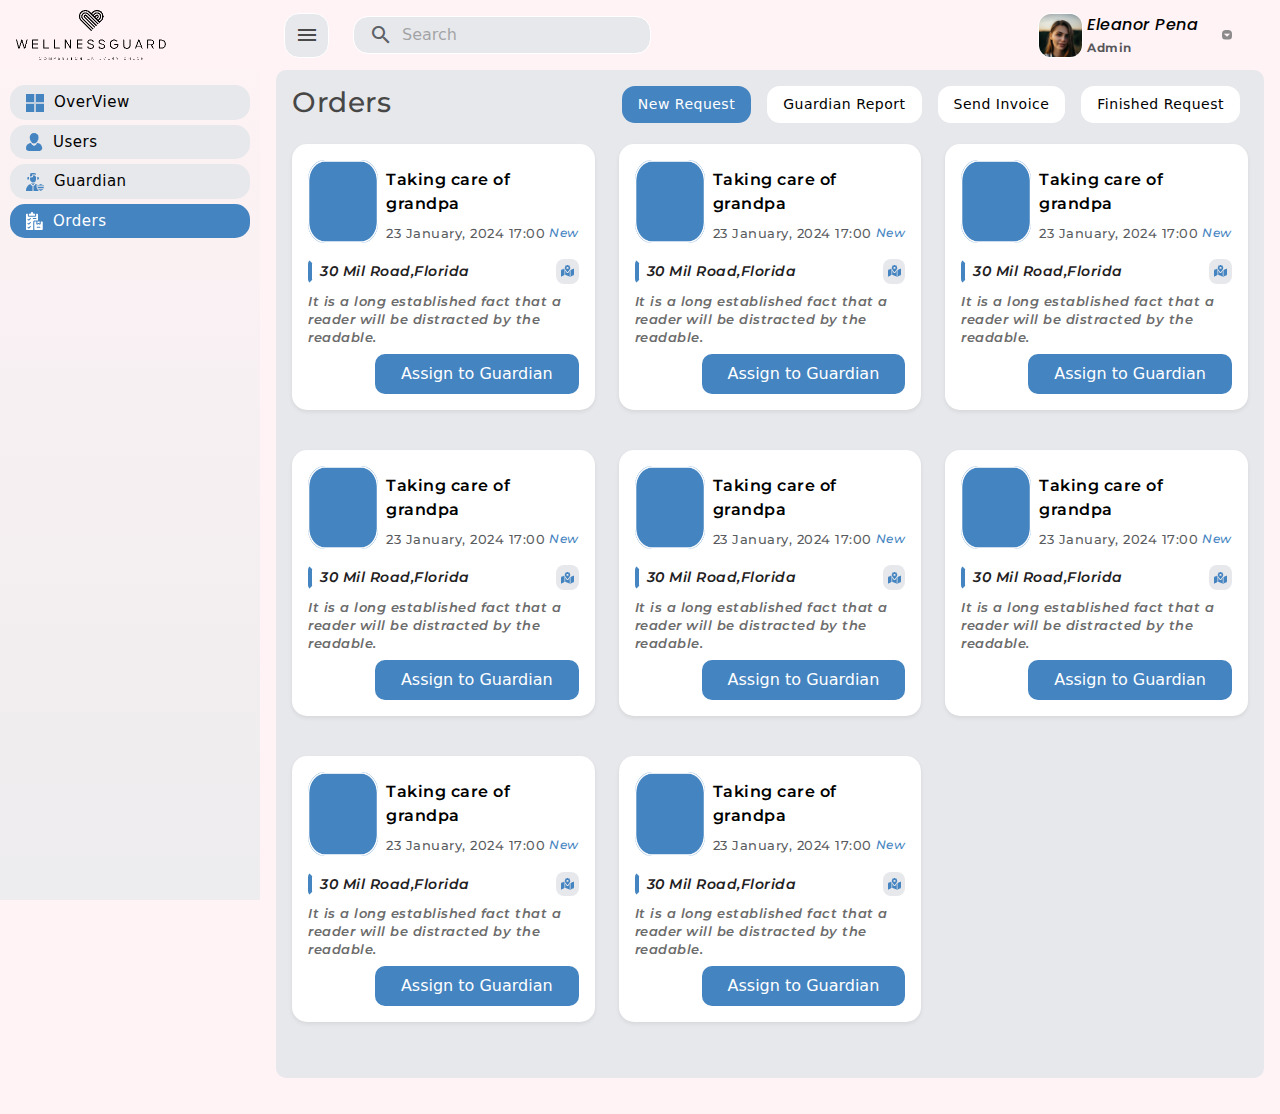
==== dashboard/orders.html @ dd933e70 "first commit" ====
<!DOCTYPE html>
<html lang="en" data-bs-theme="light">
<!-- Mirrored from codervent.com/matoxi/demo/vertical-menu/index2.html by HTTrack Website Copier/3.x [XR&CO'2014], Tue, 09 Jan 2024 16:36:45 GMT -->

<head>
  <meta charset="utf-8" />
  <meta name="viewport" content="width=device-width, initial-scale=1" />
  <title>Rapido</title>
  <!--favicon-->
  <link rel="icon" href="assets/images/favicon-32x32.png" type="image/png" />

  <!--plugins-->
  <link href="assets/plugins/perfect-scrollbar/css/perfect-scrollbar.css" rel="stylesheet" />
  <link rel="stylesheet" type="text/css" href="assets/plugins/metismenu/metisMenu.min.css" />
  <link rel="stylesheet" type="text/css" href="assets/plugins/metismenu/mm-vertical.css" />
  <link rel="stylesheet" type="text/css" href="assets/plugins/simplebar/css/simplebar.css" />
  <!--bootstrap css-->
  <link href="assets/css/bootstrap.min.css" rel="stylesheet" />
  <link href="https://fonts.googleapis.com/css2?family=Noto+Sans:wght@300;400;500;600&amp;display=swap"
    rel="stylesheet" />
  <link href="https://fonts.googleapis.com/css?family=Material+Icons+Outlined" rel="stylesheet" />
  <!-- fontawesome -->
  <link rel="stylesheet" href="https://cdnjs.cloudflare.com/ajax/libs/font-awesome/6.5.1/css/all.min.css" />
  <!--main css-->

  <link href="assets/css/bootstrap-extended.css" rel="stylesheet" />
  <link href="sass/main.css" rel="stylesheet" />
  <link href="sass/dark-theme.css" rel="stylesheet" />
  <link href="sass/semi-dark.css" rel="stylesheet" />
  <link href="sass/bordered-theme.css" rel="stylesheet" />
  <link href="sass/responsive.css" rel="stylesheet" />
</head>

<body>
  <!--start header-->
  <header class="top-header">
    <nav class="navbar navbar-expand align-items-center gap-4">
      <div class="btn-toggle">
        <a href="javascript:;"><i class="material-icons-outlined">menu</i></a>
      </div>
      <div class="search-bar flex-grow-1">
        <div class="position-relative">
          <input class="form-control px-5 search-control d-lg-block d-none " type="text" placeholder="Search">
          <span
            class="material-icons-outlined position-absolute d-lg-block d-none ms-3 translate-middle-y start-0 top-50">search</span>
          <span
            class="material-icons-outlined position-absolute me-3 translate-middle-y end-0 top-50 search-close">close</span>
          <div class="search-popup p-3">
            <div class="card rounded-4 overflow-hidden">
              <div class="card-header d-lg-none">
                <div class="position-relative">
                  <input class="form-control rounded-5 px-5 mobile-search-control" type="text" placeholder="Search">
                  <span
                    class="material-icons-outlined position-absolute ms-3 translate-middle-y start-0 top-50">search</span>
                  <span
                    class="material-icons-outlined position-absolute me-3 translate-middle-y end-0 top-50 mobile-search-close">close</span>
                </div>
              </div>
              <div class="card-body search-content">
                <p class="search-title">Recent Searches</p>
                <div class="d-flex align-items-start flex-wrap gap-2 kewords-wrapper">
                  <a href="javascript:;" class="kewords"><span>Angular Template</span><i
                      class="material-icons-outlined fs-6">search</i></a>
                  <a href="javascript:;" class="kewords"><span>Dashboard</span><i
                      class="material-icons-outlined fs-6">search</i></a>
                  <a href="javascript:;" class="kewords"><span>Admin Template</span><i
                      class="material-icons-outlined fs-6">search</i></a>
                  <a href="javascript:;" class="kewords"><span>Bootstrap 5 Admin</span><i
                      class="material-icons-outlined fs-6">search</i></a>
                  <a href="javascript:;" class="kewords"><span>Html eCommerce</span><i
                      class="material-icons-outlined fs-6">search</i></a>
                  <a href="javascript:;" class="kewords"><span>Sass</span><i
                      class="material-icons-outlined fs-6">search</i></a>
                  <a href="javascript:;" class="kewords"><span>laravel 9</span><i
                      class="material-icons-outlined fs-6">search</i></a>
                </div>
                <hr>
                <p class="search-title">Tutorials</p>
                <div class="search-list d-flex flex-column gap-2">
                  <div class="search-list-item d-flex align-items-center gap-3">
                    <div class="list-icon">
                      <i class="material-icons-outlined fs-5">play_circle</i>
                    </div>
                    <div class="">
                      <h5 class="mb-0 search-list-title ">Wordpress Tutorials</h5>
                    </div>
                  </div>
                  <div class="search-list-item d-flex align-items-center gap-3">
                    <div class="list-icon">
                      <i class="material-icons-outlined fs-5">shopping_basket</i>
                    </div>
                    <div class="">
                      <h5 class="mb-0 search-list-title">eCommerce Website Tutorials</h5>
                    </div>
                  </div>

                  <div class="search-list-item d-flex align-items-center gap-3">
                    <div class="list-icon">
                      <i class="material-icons-outlined fs-5">laptop</i>
                    </div>
                    <div class="">
                      <h5 class="mb-0 search-list-title">Responsive Design</h5>
                    </div>
                  </div>
                </div>

                <hr>
                <p class="search-title">Members</p>

                <div class="search-list d-flex flex-column gap-2">
                  <div class="search-list-item d-flex align-items-center gap-3">
                    <div class="memmber-img">
                      <img src="assets/images/avatars/01.png" width="32" height="32" class="rounded-circle" alt="">
                    </div>
                    <div class="">
                      <h5 class="mb-0 search-list-title ">Andrew Stark</h5>
                    </div>
                  </div>

                  <div class="search-list-item d-flex align-items-center gap-3">
                    <div class="memmber-img">
                      <img src="assets/images/avatars/02.png" width="32" height="32" class="rounded-circle" alt="">
                    </div>
                    <div class="">
                      <h5 class="mb-0 search-list-title ">Snetro Jhonia</h5>
                    </div>
                  </div>

                  <div class="search-list-item d-flex align-items-center gap-3">
                    <div class="memmber-img">
                      <img src="assets/images/avatars/03.png" width="32" height="32" class="rounded-circle" alt="">
                    </div>
                    <div class="">
                      <h5 class="mb-0 search-list-title">Michle Clark</h5>
                    </div>
                  </div>

                </div>
              </div>
              <div class="card-footer text-center bg-transparent">
                <a href="javascript:;" class="btn w-100">See All Search Results</a>
              </div>
            </div>
          </div>
        </div>
      </div>
      <ul class="navbar-nav gap-1 nav-right-links align-items-center">
        <li class="nav-item dropdown d-none">

          </a>
          <div class="dropdown-menu dropdown-notify dropdown-menu-end shadow">
            <div class="notify-list">

            </div>
          </div>
        </li>

        <li class="nav-item dropdown">
          <a href="javascrpt:;" class="dropdown-toggle dropdown-toggle-nocaret" data-bs-toggle="dropdown">
            <div class="d-flex align-items-center">
              <img src="assets/images/avatars/01.png" class="p-1 borderCustom" width="45" height="45" />
              <div class="ms-1">
                <p class="mb-0 fs2">Eleanor Pena</p>
                <small class="text-muted mt-0 fmon fw-bold  "> Admin</small>
              </div>
              <img class="mx-4" src="./assets/images/megaIcons/select.png" alt="" width="10px" height="10px"
                style="border-radius: 4px;">
            </div>
          </a>
          <div class="dropdown-menu dropdown-user dropdown-menu-end shadow">
            <a class="dropdown-item gap-2 py-2" href="javascript:;">
              <div class="text-center">
                <img src="assets/images/avatars/01.png" class="p-1 shadow mb-3" width="90" height="90" alt="" />
                <h5 class="user-name mb-0 fw-bold">Eleanor Pena</h5>
                <small class="text-muted mt-0 fmon"> Admin</small>
              </div>
            </a>
            <hr class="dropdown-divider" />
            <a class="dropdown-item d-flex align-items-center gap-2 py-2" href="#"><i
                class="material-icons-outlined">person_outline</i>Profile</a>

            <hr class="dropdown-divider" />
            <a class="dropdown-item d-flex align-items-center gap-2 py-2" href="javascript:;"><i
                class="material-icons-outlined">power_settings_new</i>Logout</a>
          </div>
        </li>
      </ul>


    </nav>
  </header>

  <!--end top header-->


  <!--start sidebar-->
  <aside class="sidebar-wrapper">
    <div class="sidebar-header">
      <div class="logo-icon">
        <img src="assets/images/dplogo.png" class="" width="150px" alt="">
      </div>
      <div class="logo-name flex-grow-1">

      </div>
      <div class="sidebar-close">
        <span class="material-icons-outlined">close</span>
      </div>
    </div>
    <div class="sidebar-nav" data-simplebar="true">

      <!--navigation-->
      <ul class="metismenu" id="sidenav">
        <li>
          <a href="./overview.html" class="">
            <div class="icnonDiv">
              <img class="img1" src="./assets/images/megaIcons/oi.png" alt="">
              <img class="img2" src="./assets/images/megaIcons/ow.png" alt="">
            </div>
            <div class="menu-title">OverView</div>
          </a>

        </li>
        <li>
          <a href="./users.html" class="">
            <div class="icnonDiv">
              <img class="img1" src="./assets/images/megaIcons/di.png" alt="">
              <img class="img2" src="./assets/images/megaIcons/dow.png" alt="">
            </div>
            <div class="menu-title">Users</div>
          </a>

        </li>
        <li>
          <a href="./guardian.html" class="">
            <div class="icnonDiv">
              <img class="img1" src="./assets/images/megaIcons/pi.png" alt="">
              <img class="img2" src="./assets/images/megaIcons/piw.png" alt="">
            </div>
            <div class="menu-title">Guardian</div>
          </a>

        </li>

        <li>
          <a href="./orders.html" class="">
            <div class="icnonDiv">
              <img class="img1" src="./assets/images/megaIcons/ori.png" alt="">
              <img class="img2" src="./assets/images/megaIcons/orw.png" alt="">
            </div>
            <div class="menu-title">Orders</div>
          </a>

        </li>

      </ul>
      <!--end navigation-->
    </div>

  </aside>
  <!--end sidebar-->

  <!--start main wrapper-->
  <main class="main-wrapper">
    <div class="main-content">
      <!-- orders section -->
      <div class="d-flex justify-content-between flex-wrap">
        <h3 class="fmon">Orders</h3>
        <ul class="nav nav-tabs">
          <li class="nav-item">
            <a class="nav-link active" id="newRequest-tab" data-bs-toggle="tab" href="#newRequest" role="tab">New
              Request</a>
          </li>
          <li class="nav-item">
            <a class="nav-link" id="guardianReport-tab" data-bs-toggle="tab" href="#guardianReport" role="tab">Guardian
              Report</a>
          </li>
          <li class="nav-item">
            <a class="nav-link" id="sendInvoice-tab" data-bs-toggle="tab" href="#sendInvoice" role="tab">Send
              Invoice</a>
          </li>
          <li class="nav-item">
            <a class="nav-link" id="finishedRequest-tab" data-bs-toggle="tab" href="#finishedRequest"
              role="tab">Finished Request</a>
          </li>
        </ul>
      </div>
      <div class="tab-content">
        <div class="tab-pane fade show active" id="newRequest" role="tabpanel">
          <div class="my-2">
            <div class="my-2">
              <div class="row">
                <div class="col-md-4 my-2">
                  <div class="card p-2 oCard">
                    <div class="m-2">
                      <div class="d-flex">
                        <img src="./assets/images/avatars/000.png" alt="" width="70px" />
                        <div class="ms-2">
                          <p class="fmon fs5 mb-0 mt-2">Taking care of grandpa</p>
                          <div class="d-flex justify-between items-center mt-2">
                            <p class="text-muted fs6 fmon  mb-0">23 January, 2024 17:00</p>
                            <p class="d-block ms-auto mb-0 fmon fn1">New</p>
                          </div>
                        </div>
                      </div>
                      <div class="mt-3">
                        <div class="d-flex justify-content-between">
                          <p class="fmon fs7 m-0 ps-2">30 Mil Road,Florida</p>

                          <div class="licon ">
                            <img src="./assets/images/megaIcons/locIcon.png" alt=" ">
                          </div>
                        </div>
                        <p class="fmon mt-2 fn2 mb-0">It is a long established fact that a reader will be distracted by the
                          readable.</p>
                      </div>
                      <div class="mt-2 d-flex justify-content-end">
                        <button class="btn crBtn px-4" data-bs-target="#exampleModalToggle" data-bs-toggle="modal">
                          Assign to Guardian
                        </button>
                      </div>
                    </div>
                  </div>
                </div>
                <div class="col-md-4 my-2">
                  <div class="card p-2 oCard">
                    <div class="m-2">
                      <div class="d-flex">
                        <img src="./assets/images/avatars/000.png" alt="" width="70px" />
                        <div class="ms-2">
                          <p class="fmon fs5 mb-0 mt-2">Taking care of grandpa</p>
                          <div class="d-flex justify-between items-center mt-2">
                            <p class="text-muted fs6 fmon  mb-0">23 January, 2024 17:00</p>
                            <p class="d-block ms-auto mb-0 fmon fn1">New</p>
                          </div>
                        </div>
                      </div>
                      <div class="mt-3">
                        <div class="d-flex justify-content-between">
                          <p class="fmon fs7 m-0 ps-2">30 Mil Road,Florida</p>

                          <div class="licon ">
                            <img src="./assets/images/megaIcons/locIcon.png" alt=" ">
                          </div>
                        </div>
                        <p class="fmon mt-2 fn2 mb-0">It is a long established fact that a reader will be distracted by the
                          readable.</p>
                      </div>
                      <div class="mt-2 d-flex justify-content-end">
                        <button class="btn crBtn px-4" data-bs-target="#exampleModalToggle" data-bs-toggle="modal">
                          Assign to Guardian
                        </button>
                      </div>
                    </div>
                  </div>
                </div>
                <div class="col-md-4 my-2">
                  <div class="card p-2 oCard">
                    <div class="m-2">
                      <div class="d-flex">
                        <img src="./assets/images/avatars/000.png" alt="" width="70px" />
                        <div class="ms-2">
                          <p class="fmon fs5 mb-0 mt-2">Taking care of grandpa</p>
                          <div class="d-flex justify-between items-center mt-2">
                            <p class="text-muted fs6 fmon  mb-0">23 January, 2024 17:00</p>
                            <p class="d-block ms-auto mb-0 fmon fn1">New</p>
                          </div>
                        </div>
                      </div>
                      <div class="mt-3">
                        <div class="d-flex justify-content-between">
                          <p class="fmon fs7 m-0 ps-2">30 Mil Road,Florida</p>

                          <div class="licon ">
                            <img src="./assets/images/megaIcons/locIcon.png" alt=" ">
                          </div>
                        </div>
                        <p class="fmon mt-2 fn2 mb-0">It is a long established fact that a reader will be distracted by the
                          readable.</p>
                      </div>
                      <div class="mt-2 d-flex justify-content-end">
                        <button class="btn crBtn px-4" data-bs-target="#exampleModalToggle" data-bs-toggle="modal">
                          Assign to Guardian
                        </button>
                      </div>
                    </div>
                  </div>
                </div>
                <div class="col-md-4 my-2">
                  <div class="card p-2 oCard">
                    <div class="m-2">
                      <div class="d-flex">
                        <img src="./assets/images/avatars/000.png" alt="" width="70px" />
                        <div class="ms-2">
                          <p class="fmon fs5 mb-0 mt-2">Taking care of grandpa</p>
                          <div class="d-flex justify-between items-center mt-2">
                            <p class="text-muted fs6 fmon  mb-0">23 January, 2024 17:00</p>
                            <p class="d-block ms-auto mb-0 fmon fn1">New</p>
                          </div>
                        </div>
                      </div>
                      <div class="mt-3">
                        <div class="d-flex justify-content-between">
                          <p class="fmon fs7 m-0 ps-2">30 Mil Road,Florida</p>

                          <div class="licon ">
                            <img src="./assets/images/megaIcons/locIcon.png" alt=" ">
                          </div>
                        </div>
                        <p class="fmon mt-2 fn2 mb-0">It is a long established fact that a reader will be distracted by the
                          readable.</p>
                      </div>
                      <div class="mt-2 d-flex justify-content-end">
                        <button class="btn crBtn px-4" data-bs-target="#exampleModalToggle" data-bs-toggle="modal">
                          Assign to Guardian
                        </button>
                      </div>
                    </div>
                  </div>
                </div>
                <div class="col-md-4 my-2">
                  <div class="card p-2 oCard">
                    <div class="m-2">
                      <div class="d-flex">
                        <img src="./assets/images/avatars/000.png" alt="" width="70px" />
                        <div class="ms-2">
                          <p class="fmon fs5 mb-0 mt-2">Taking care of grandpa</p>
                          <div class="d-flex justify-between items-center mt-2">
                            <p class="text-muted fs6 fmon  mb-0">23 January, 2024 17:00</p>
                            <p class="d-block ms-auto mb-0 fmon fn1">New</p>
                          </div>
                        </div>
                      </div>
                      <div class="mt-3">
                        <div class="d-flex justify-content-between">
                          <p class="fmon fs7 m-0 ps-2">30 Mil Road,Florida</p>

                          <div class="licon ">
                            <img src="./assets/images/megaIcons/locIcon.png" alt=" ">
                          </div>
                        </div>
                        <p class="fmon mt-2 fn2 mb-0">It is a long established fact that a reader will be distracted by the
                          readable.</p>
                      </div>
                      <div class="mt-2 d-flex justify-content-end">
                        <button class="btn crBtn px-4" data-bs-target="#exampleModalToggle" data-bs-toggle="modal">
                          Assign to Guardian
                        </button>
                      </div>
                    </div>
                  </div>
                </div>
                <div class="col-md-4 my-2">
                  <div class="card p-2 oCard">
                    <div class="m-2">
                      <div class="d-flex">
                        <img src="./assets/images/avatars/000.png" alt="" width="70px" />
                        <div class="ms-2">
                          <p class="fmon fs5 mb-0 mt-2">Taking care of grandpa</p>
                          <div class="d-flex justify-between items-center mt-2">
                            <p class="text-muted fs6 fmon  mb-0">23 January, 2024 17:00</p>
                            <p class="d-block ms-auto mb-0 fmon fn1">New</p>
                          </div>
                        </div>
                      </div>
                      <div class="mt-3">
                        <div class="d-flex justify-content-between">
                          <p class="fmon fs7 m-0 ps-2">30 Mil Road,Florida</p>

                          <div class="licon ">
                            <img src="./assets/images/megaIcons/locIcon.png" alt=" ">
                          </div>
                        </div>
                        <p class="fmon mt-2 fn2 mb-0">It is a long established fact that a reader will be distracted by the
                          readable.</p>
                      </div>
                      <div class="mt-2 d-flex justify-content-end">
                        <button class="btn crBtn px-4" data-bs-target="#exampleModalToggle" data-bs-toggle="modal">
                          Assign to Guardian
                        </button>
                      </div>
                    </div>
                  </div>
                </div>
                <div class="col-md-4 my-2">
                  <div class="card p-2 oCard">
                    <div class="m-2">
                      <div class="d-flex">
                        <img src="./assets/images/avatars/000.png" alt="" width="70px" />
                        <div class="ms-2">
                          <p class="fmon fs5 mb-0 mt-2">Taking care of grandpa</p>
                          <div class="d-flex justify-between items-center mt-2">
                            <p class="text-muted fs6 fmon  mb-0">23 January, 2024 17:00</p>
                            <p class="d-block ms-auto mb-0 fmon fn1">New</p>
                          </div>
                        </div>
                      </div>
                      <div class="mt-3">
                        <div class="d-flex justify-content-between">
                          <p class="fmon fs7 m-0 ps-2">30 Mil Road,Florida</p>

                          <div class="licon ">
                            <img src="./assets/images/megaIcons/locIcon.png" alt=" ">
                          </div>
                        </div>
                        <p class="fmon mt-2 fn2 mb-0">It is a long established fact that a reader will be distracted by the
                          readable.</p>
                      </div>
                      <div class="mt-2 d-flex justify-content-end">
                        <button class="btn crBtn px-4" data-bs-target="#exampleModalToggle" data-bs-toggle="modal">
                          Assign to Guardian
                        </button>
                      </div>
                    </div>
                  </div>
                </div>
                <div class="col-md-4 my-2">
                  <div class="card p-2 oCard">
                    <div class="m-2">
                      <div class="d-flex">
                        <img src="./assets/images/avatars/000.png" alt="" width="70px" />
                        <div class="ms-2">
                          <p class="fmon fs5 mb-0 mt-2">Taking care of grandpa</p>
                          <div class="d-flex justify-between items-center mt-2">
                            <p class="text-muted fs6 fmon  mb-0">23 January, 2024 17:00</p>
                            <p class="d-block ms-auto mb-0 fmon fn1">New</p>
                          </div>
                        </div>
                      </div>
                      <div class="mt-3">
                        <div class="d-flex justify-content-between">
                          <p class="fmon fs7 m-0 ps-2">30 Mil Road,Florida</p>

                          <div class="licon ">
                            <img src="./assets/images/megaIcons/locIcon.png" alt=" ">
                          </div>
                        </div>
                        <p class="fmon mt-2 fn2 mb-0">It is a long established fact that a reader will be distracted by the
                          readable.</p>
                      </div>
                      <div class="mt-2 d-flex justify-content-end">
                        <button class="btn crBtn px-4" data-bs-target="#exampleModalToggle" data-bs-toggle="modal">
                          Assign to Guardian
                        </button>
                      </div>
                    </div>
                  </div>
                </div>
              </div>
            </div>
          </div>
        </div>
        <div class="tab-pane fade" id="guardianReport" role="tabpanel">
          <div class="my-2">
            <div class="my-2">
              <div class="row">
                <div class="col-md-4 my-2">
                  <div class="card p-2 oCard">
                    <div class="m-2">
                      <div class="d-flex">
                        <img src="./assets/images/avatars/000.png" alt="" width="70px" />
                        <div class="ms-2">
                          <p class="fmon fs5 mb-0 mt-2">Taking care of grandpa</p>
                          <div class="d-flex justify-between items-center mt-2">
                            <p class="text-muted fs6 fmon  mb-0">23 January, 2024 17:00</p>
                            <p class="d-block ms-auto mb-0 fmon fn1">New</p>
                          </div>
                        </div>
                      </div>
                      <div class="mt-3">
                        <div class="d-flex justify-content-between">
                          <p class="fmon fs7 m-0 ps-2">30 Mil Road,Florida</p>

                          <div class="licon ">
                            <img src="./assets/images/megaIcons/locIcon.png" alt=" ">
                          </div>
                        </div>
                        <p class="fmon mt-2 fn2 mb-0">It is a long established fact that a reader will be distracted by the
                          readable.</p>
                      </div>
                      <div class="mt-2 d-flex justify-content-end">
                        <button class="btn crBtn px-4" data-bs-target="#exampleModalToggle3" data-bs-toggle="modal">
                          View Report
                        </button>
                      </div>
                    </div>
                  </div>
                </div>
                <div class="col-md-4 my-2">
                  <div class="card p-2 oCard">
                    <div class="m-2">
                      <div class="d-flex">
                        <img src="./assets/images/avatars/000.png" alt="" width="70px" />
                        <div class="ms-2">
                          <p class="fmon fs5 mb-0 mt-2">Taking care of grandpa</p>
                          <div class="d-flex justify-between items-center mt-2">
                            <p class="text-muted fs6 fmon  mb-0">23 January, 2024 17:00</p>
                            <p class="d-block ms-auto mb-0 fmon fn1">New</p>
                          </div>
                        </div>
                      </div>
                      <div class="mt-3">
                        <div class="d-flex justify-content-between">
                          <p class="fmon fs7 m-0 ps-2">30 Mil Road,Florida</p>

                          <div class="licon ">
                            <img src="./assets/images/megaIcons/locIcon.png" alt=" ">
                          </div>
                        </div>
                        <p class="fmon mt-2 fn2 mb-0">It is a long established fact that a reader will be distracted by the
                          readable.</p>
                      </div>
                      <div class="mt-2 d-flex justify-content-end">
                        <button class="btn crBtn px-4" data-bs-target="#exampleModalToggle3" data-bs-toggle="modal">
                          View Report
                        </button>
                      </div>
                    </div>
                  </div>
                </div>
                <div class="col-md-4 my-2">
                  <div class="card p-2 oCard">
                    <div class="m-2">
                      <div class="d-flex">
                        <img src="./assets/images/avatars/000.png" alt="" width="70px" />
                        <div class="ms-2">
                          <p class="fmon fs5 mb-0 mt-2">Taking care of grandpa</p>
                          <div class="d-flex justify-between items-center mt-2">
                            <p class="text-muted fs6 fmon  mb-0">23 January, 2024 17:00</p>
                            <p class="d-block ms-auto mb-0 fmon fn1">New</p>
                          </div>
                        </div>
                      </div>
                      <div class="mt-3">
                        <div class="d-flex justify-content-between">
                          <p class="fmon fs7 m-0 ps-2">30 Mil Road,Florida</p>

                          <div class="licon ">
                            <img src="./assets/images/megaIcons/locIcon.png" alt=" ">
                          </div>
                        </div>
                        <p class="fmon mt-2 fn2 mb-0">It is a long established fact that a reader will be distracted by the
                          readable.</p>
                      </div>
                      <div class="mt-2 d-flex justify-content-end">
                        <button class="btn crBtn px-4" data-bs-target="#exampleModalToggle3" data-bs-toggle="modal">
                          View Report
                        </button>
                      </div>
                    </div>
                  </div>
                </div>
                <div class="col-md-4 my-2">
                  <div class="card p-2 oCard">
                    <div class="m-2">
                      <div class="d-flex">
                        <img src="./assets/images/avatars/000.png" alt="" width="70px" />
                        <div class="ms-2">
                          <p class="fmon fs5 mb-0 mt-2">Taking care of grandpa</p>
                          <div class="d-flex justify-between items-center mt-2">
                            <p class="text-muted fs6 fmon  mb-0">23 January, 2024 17:00</p>
                            <p class="d-block ms-auto mb-0 fmon fn1">New</p>
                          </div>
                        </div>
                      </div>
                      <div class="mt-3">
                        <div class="d-flex justify-content-between">
                          <p class="fmon fs7 m-0 ps-2">30 Mil Road,Florida</p>

                          <div class="licon ">
                            <img src="./assets/images/megaIcons/locIcon.png" alt=" ">
                          </div>
                        </div>
                        <p class="fmon mt-2 fn2 mb-0">It is a long established fact that a reader will be distracted by the
                          readable.</p>
                      </div>
                      <div class="mt-2 d-flex justify-content-end">
                        <button class="btn crBtn px-4" data-bs-target="#exampleModalToggle3" data-bs-toggle="modal">
                          View Report
                        </button>
                      </div>
                    </div>
                  </div>
                </div>
                <div class="col-md-4 my-2">
                  <div class="card p-2 oCard">
                    <div class="m-2">
                      <div class="d-flex">
                        <img src="./assets/images/avatars/000.png" alt="" width="70px" />
                        <div class="ms-2">
                          <p class="fmon fs5 mb-0 mt-2">Taking care of grandpa</p>
                          <div class="d-flex justify-between items-center mt-2">
                            <p class="text-muted fs6 fmon  mb-0">23 January, 2024 17:00</p>
                            <p class="d-block ms-auto mb-0 fmon fn1">New</p>
                          </div>
                        </div>
                      </div>
                      <div class="mt-3">
                        <div class="d-flex justify-content-between">
                          <p class="fmon fs7 m-0 ps-2">30 Mil Road,Florida</p>

                          <div class="licon ">
                            <img src="./assets/images/megaIcons/locIcon.png" alt=" ">
                          </div>
                        </div>
                        <p class="fmon mt-2 fn2 mb-0">It is a long established fact that a reader will be distracted by the
                          readable.</p>
                      </div>
                      <div class="mt-2 d-flex justify-content-end">
                        <button class="btn crBtn px-4" data-bs-target="#exampleModalToggle3" data-bs-toggle="modal">
                          View Report
                        </button>
                      </div>
                    </div>
                  </div>
                </div>
                <div class="col-md-4 my-2">
                  <div class="card p-2 oCard">
                    <div class="m-2">
                      <div class="d-flex">
                        <img src="./assets/images/avatars/000.png" alt="" width="70px" />
                        <div class="ms-2">
                          <p class="fmon fs5 mb-0 mt-2">Taking care of grandpa</p>
                          <div class="d-flex justify-between items-center mt-2">
                            <p class="text-muted fs6 fmon  mb-0">23 January, 2024 17:00</p>
                            <p class="d-block ms-auto mb-0 fmon fn1">New</p>
                          </div>
                        </div>
                      </div>
                      <div class="mt-3">
                        <div class="d-flex justify-content-between">
                          <p class="fmon fs7 m-0 ps-2">30 Mil Road,Florida</p>

                          <div class="licon ">
                            <img src="./assets/images/megaIcons/locIcon.png" alt=" ">
                          </div>
                        </div>
                        <p class="fmon mt-2 fn2 mb-0">It is a long established fact that a reader will be distracted by the
                          readable.</p>
                      </div>
                      <div class="mt-2 d-flex justify-content-end">
                        <button class="btn crBtn px-4" data-bs-target="#exampleModalToggle3" data-bs-toggle="modal">
                          View Report
                        </button>
                      </div>
                    </div>
                  </div>
                </div>
                <div class="col-md-4 my-2">
                  <div class="card p-2 oCard">
                    <div class="m-2">
                      <div class="d-flex">
                        <img src="./assets/images/avatars/000.png" alt="" width="70px" />
                        <div class="ms-2">
                          <p class="fmon fs5 mb-0 mt-2">Taking care of grandpa</p>
                          <div class="d-flex justify-between items-center mt-2">
                            <p class="text-muted fs6 fmon  mb-0">23 January, 2024 17:00</p>
                            <p class="d-block ms-auto mb-0 fmon fn1">New</p>
                          </div>
                        </div>
                      </div>
                      <div class="mt-3">
                        <div class="d-flex justify-content-between">
                          <p class="fmon fs7 m-0 ps-2">30 Mil Road,Florida</p>

                          <div class="licon ">
                            <img src="./assets/images/megaIcons/locIcon.png" alt=" ">
                          </div>
                        </div>
                        <p class="fmon mt-2 fn2 mb-0">It is a long established fact that a reader will be distracted by the
                          readable.</p>
                      </div>
                      <div class="mt-2 d-flex justify-content-end">
                        <button class="btn crBtn px-4" data-bs-target="#exampleModalToggle3" data-bs-toggle="modal">
                          View Report
                        </button>
                      </div>
                    </div>
                  </div>
                </div>
                <div class="col-md-4 my-2">
                  <div class="card p-2 oCard">
                    <div class="m-2">
                      <div class="d-flex">
                        <img src="./assets/images/avatars/000.png" alt="" width="70px" />
                        <div class="ms-2">
                          <p class="fmon fs5 mb-0 mt-2">Taking care of grandpa</p>
                          <div class="d-flex justify-between items-center mt-2">
                            <p class="text-muted fs6 fmon  mb-0">23 January, 2024 17:00</p>
                            <p class="d-block ms-auto mb-0 fmon fn1">New</p>
                          </div>
                        </div>
                      </div>
                      <div class="mt-3">
                        <div class="d-flex justify-content-between">
                          <p class="fmon fs7 m-0 ps-2">30 Mil Road,Florida</p>

                          <div class="licon ">
                            <img src="./assets/images/megaIcons/locIcon.png" alt=" ">
                          </div>
                        </div>
                        <p class="fmon mt-2 fn2 mb-0">It is a long established fact that a reader will be distracted by the
                          readable.</p>
                      </div>
                      <div class="mt-2 d-flex justify-content-end">
                        <button class="btn crBtn px-4" data-bs-target="#exampleModalToggle3" data-bs-toggle="modal">
                          View Report
                        </button>
                      </div>
                    </div>
                  </div>
                </div>
              </div>
            </div>
          </div>
        </div>
        <div class="tab-pane fade" id="sendInvoice" role="tabpanel">
          <div class="my-2">
            <div class="my-2">
              <div class="row">
                <div class="col-md-4 my-2">
                  <div class="card p-2 oCard">
                    <div class="m-2">
                      <div class="d-flex">
                        <img src="./assets/images/avatars/000.png" alt="" width="70px" />
                        <div class="ms-2">
                          <p class="fmon fs5 mb-0 mt-2">Taking care of grandpa</p>
                          <div class="d-flex justify-between items-center mt-2">
                            <p class="text-muted fs6 fmon  mb-0">23 January, 2024 17:00</p>
                            <p class="d-block ms-auto mb-0 fmon fn1">New</p>
                          </div>
                        </div>
                      </div>
                      <div class="mt-3">
                        <div class="d-flex justify-content-between">
                          <p class="fmon fs7 m-0 ps-2">30 Mil Road,Florida</p>

                          <div class="licon ">
                            <img src="./assets/images/megaIcons/locIcon.png" alt=" ">
                          </div>
                        </div>
                        <p class="fmon mt-2 fn2 mb-0">It is a long established fact that a reader will be distracted by the
                          readable.</p>
                      </div>
                      <div class="mt-2 d-flex justify-content-between flex-wrap align-items-center">
                        <p class="fmon fn3 mb-0">$120</p>
                        <button class="btn crBtn px-4" data-bs-target="#exampleModalToggle2" data-bs-toggle="modal">
                          Send Invoice
                        </button>
                      </div>
                    </div>
                  </div>
                </div>
                <div class="col-md-4 my-2">
                  <div class="card p-2 oCard">
                    <div class="m-2">
                      <div class="d-flex">
                        <img src="./assets/images/avatars/000.png" alt="" width="70px" />
                        <div class="ms-2">
                          <p class="fmon fs5 mb-0 mt-2">Taking care of grandpa</p>
                          <div class="d-flex justify-between items-center mt-2">
                            <p class="text-muted fs6 fmon  mb-0">23 January, 2024 17:00</p>
                            <p class="d-block ms-auto mb-0 fmon fn1">New</p>
                          </div>
                        </div>
                      </div>
                      <div class="mt-3">
                        <div class="d-flex justify-content-between">
                          <p class="fmon fs7 m-0 ps-2">30 Mil Road,Florida</p>

                          <div class="licon ">
                            <img src="./assets/images/megaIcons/locIcon.png" alt=" ">
                          </div>
                        </div>
                        <p class="fmon mt-2 fn2 mb-0">It is a long established fact that a reader will be distracted by the
                          readable.</p>
                      </div>
                      <div class="mt-2 d-flex justify-content-between flex-wrap align-items-center">
                        <p class="fmon fn3 mb-0">$120</p>
                        <button class="btn crBtn px-4" data-bs-target="#exampleModalToggle2" data-bs-toggle="modal">
                          Send Invoice
                        </button>
                      </div>
                    </div>
                  </div>
                </div>
                <div class="col-md-4 my-2">
                  <div class="card p-2 oCard">
                    <div class="m-2">
                      <div class="d-flex">
                        <img src="./assets/images/avatars/000.png" alt="" width="70px" />
                        <div class="ms-2">
                          <p class="fmon fs5 mb-0 mt-2">Taking care of grandpa</p>
                          <div class="d-flex justify-between items-center mt-2">
                            <p class="text-muted fs6 fmon  mb-0">23 January, 2024 17:00</p>
                            <p class="d-block ms-auto mb-0 fmon fn1">New</p>
                          </div>
                        </div>
                      </div>
                      <div class="mt-3">
                        <div class="d-flex justify-content-between">
                          <p class="fmon fs7 m-0 ps-2">30 Mil Road,Florida</p>

                          <div class="licon ">
                            <img src="./assets/images/megaIcons/locIcon.png" alt=" ">
                          </div>
                        </div>
                        <p class="fmon mt-2 fn2 mb-0">It is a long established fact that a reader will be distracted by the
                          readable.</p>
                      </div>
                      <div class="mt-2 d-flex justify-content-between flex-wrap align-items-center">
                        <p class="fmon fn3 mb-0">$120</p>
                        <button class="btn crBtn px-4" data-bs-target="#exampleModalToggle2" data-bs-toggle="modal">
                          Send Invoice
                        </button>
                      </div>
                    </div>
                  </div>
                </div>
                <div class="col-md-4 my-2">
                  <div class="card p-2 oCard">
                    <div class="m-2">
                      <div class="d-flex">
                        <img src="./assets/images/avatars/000.png" alt="" width="70px" />
                        <div class="ms-2">
                          <p class="fmon fs5 mb-0 mt-2">Taking care of grandpa</p>
                          <div class="d-flex justify-between items-center mt-2">
                            <p class="text-muted fs6 fmon  mb-0">23 January, 2024 17:00</p>
                            <p class="d-block ms-auto mb-0 fmon fn1">New</p>
                          </div>
                        </div>
                      </div>
                      <div class="mt-3">
                        <div class="d-flex justify-content-between">
                          <p class="fmon fs7 m-0 ps-2">30 Mil Road,Florida</p>

                          <div class="licon ">
                            <img src="./assets/images/megaIcons/locIcon.png" alt=" ">
                          </div>
                        </div>
                        <p class="fmon mt-2 fn2 mb-0">It is a long established fact that a reader will be distracted by the
                          readable.</p>
                      </div>
                      <div class="mt-2 d-flex justify-content-between flex-wrap align-items-center">
                        <p class="fmon fn3 mb-0">$120</p>
                        <button class="btn crBtn px-4" data-bs-target="#exampleModalToggle2" data-bs-toggle="modal">
                          Send Invoice
                        </button>
                      </div>
                    </div>
                  </div>
                </div>
                <div class="col-md-4 my-2">
                  <div class="card p-2 oCard">
                    <div class="m-2">
                      <div class="d-flex">
                        <img src="./assets/images/avatars/000.png" alt="" width="70px" />
                        <div class="ms-2">
                          <p class="fmon fs5 mb-0 mt-2">Taking care of grandpa</p>
                          <div class="d-flex justify-between items-center mt-2">
                            <p class="text-muted fs6 fmon  mb-0">23 January, 2024 17:00</p>
                            <p class="d-block ms-auto mb-0 fmon fn1">New</p>
                          </div>
                        </div>
                      </div>
                      <div class="mt-3">
                        <div class="d-flex justify-content-between">
                          <p class="fmon fs7 m-0 ps-2">30 Mil Road,Florida</p>

                          <div class="licon ">
                            <img src="./assets/images/megaIcons/locIcon.png" alt=" ">
                          </div>
                        </div>
                        <p class="fmon mt-2 fn2 mb-0">It is a long established fact that a reader will be distracted by the
                          readable.</p>
                      </div>
                      <div class="mt-2 d-flex justify-content-between flex-wrap align-items-center">
                        <p class="fmon fn3 mb-0">$120</p>
                        <button class="btn crBtn px-4" data-bs-target="#exampleModalToggle2" data-bs-toggle="modal">
                          Send Invoice
                        </button>
                      </div>
                    </div>
                  </div>
                </div>
                <div class="col-md-4 my-2">
                  <div class="card p-2 oCard">
                    <div class="m-2">
                      <div class="d-flex">
                        <img src="./assets/images/avatars/000.png" alt="" width="70px" />
                        <div class="ms-2">
                          <p class="fmon fs5 mb-0 mt-2">Taking care of grandpa</p>
                          <div class="d-flex justify-between items-center mt-2">
                            <p class="text-muted fs6 fmon  mb-0">23 January, 2024 17:00</p>
                            <p class="d-block ms-auto mb-0 fmon fn1">New</p>
                          </div>
                        </div>
                      </div>
                      <div class="mt-3">
                        <div class="d-flex justify-content-between">
                          <p class="fmon fs7 m-0 ps-2">30 Mil Road,Florida</p>

                          <div class="licon ">
                            <img src="./assets/images/megaIcons/locIcon.png" alt=" ">
                          </div>
                        </div>
                        <p class="fmon mt-2 fn2 mb-0">It is a long established fact that a reader will be distracted by the
                          readable.</p>
                      </div>
                      <div class="mt-2 d-flex justify-content-between flex-wrap align-items-center">
                        <p class="fmon fn3 mb-0">$120</p>
                        <button class="btn crBtn px-4" data-bs-target="#exampleModalToggle2" data-bs-toggle="modal">
                          Send Invoice
                        </button>
                      </div>
                    </div>
                  </div>
                </div>
                <div class="col-md-4 my-2">
                  <div class="card p-2 oCard">
                    <div class="m-2">
                      <div class="d-flex">
                        <img src="./assets/images/avatars/000.png" alt="" width="70px" />
                        <div class="ms-2">
                          <p class="fmon fs5 mb-0 mt-2">Taking care of grandpa</p>
                          <div class="d-flex justify-between items-center mt-2">
                            <p class="text-muted fs6 fmon  mb-0">23 January, 2024 17:00</p>
                            <p class="d-block ms-auto mb-0 fmon fn1">New</p>
                          </div>
                        </div>
                      </div>
                      <div class="mt-3">
                        <div class="d-flex justify-content-between">
                          <p class="fmon fs7 m-0 ps-2">30 Mil Road,Florida</p>

                          <div class="licon ">
                            <img src="./assets/images/megaIcons/locIcon.png" alt=" ">
                          </div>
                        </div>
                        <p class="fmon mt-2 fn2 mb-0">It is a long established fact that a reader will be distracted by the
                          readable.</p>
                      </div>
                      <div class="mt-2 d-flex justify-content-between flex-wrap align-items-center">
                        <p class="fmon fn3 mb-0">$120</p>
                        <button class="btn crBtn px-4" data-bs-target="#exampleModalToggle2" data-bs-toggle="modal">
                          Send Invoice
                        </button>
                      </div>
                    </div>
                  </div>
                </div>
                <div class="col-md-4 my-2">
                  <div class="card p-2 oCard">
                    <div class="m-2">
                      <div class="d-flex">
                        <img src="./assets/images/avatars/000.png" alt="" width="70px" />
                        <div class="ms-2">
                          <p class="fmon fs5 mb-0 mt-2">Taking care of grandpa</p>
                          <div class="d-flex justify-between items-center mt-2">
                            <p class="text-muted fs6 fmon  mb-0">23 January, 2024 17:00</p>
                            <p class="d-block ms-auto mb-0 fmon fn1">New</p>
                          </div>
                        </div>
                      </div>
                      <div class="mt-3">
                        <div class="d-flex justify-content-between">
                          <p class="fmon fs7 m-0 ps-2">30 Mil Road,Florida</p>

                          <div class="licon ">
                            <img src="./assets/images/megaIcons/locIcon.png" alt=" ">
                          </div>
                        </div>
                        <p class="fmon mt-2 fn2 mb-0">It is a long established fact that a reader will be distracted by the
                          readable.</p>
                      </div>
                      <div class="mt-2 d-flex justify-content-between flex-wrap align-items-center">
                        <p class="fmon fn3 mb-0">$120</p>
                        <button class="btn crBtn px-4" data-bs-target="#exampleModalToggle2" data-bs-toggle="modal">
                          Send Invoice
                        </button>
                      </div>
                    </div>
                  </div>
                </div>
              </div>
            </div>
          </div>
        </div>
        <div class="tab-pane fade" id="finishedRequest" role="tabpanel">
          <div class="my-2">
            <div class="my-2">
              <div class="row">
                <div class="col-md-4 my-2">
                  <div class="card p-2 oCard">
                    <div class="m-2">
                      <div class="d-flex">
                        <img src="./assets/images/avatars/000.png" alt="" width="70px" />
                        <div class="ms-2">
                          <p class="fmon fs5 mb-0 mt-2">Taking care of grandpa</p>
                          <div class="d-flex justify-between items-center mt-2">
                            <p class="text-muted fs6 fmon  mb-0">23 January, 2024 17:00</p>
                            <p class="d-block ms-auto mb-0 fmon fn1 ms-1">Finished</p>
                          </div>
                        </div>
                      </div>
                      <div class="mt-3">
                        <div class="d-flex justify-content-between">
                          <p class="fmon fs7 m-0 ps-2">30 Mil Road,Florida</p>

                          <div class="licon ">
                            <img src="./assets/images/megaIcons/locIcon.png" alt=" ">
                          </div>
                        </div>
                        <p class="fmon mt-2 fn2 mb-0">It is a long established fact that a reader will be distracted by the
                          readable.</p>
                      </div>

                    </div>
                  </div>
                </div>
                <div class="col-md-4 my-2">
                  <div class="card p-2 oCard">
                    <div class="m-2">
                      <div class="d-flex">
                        <img src="./assets/images/avatars/000.png" alt="" width="70px" />
                        <div class="ms-2">
                          <p class="fmon fs5 mb-0 mt-2">Taking care of grandpa</p>
                          <div class="d-flex justify-between items-center mt-2">
                            <p class="text-muted fs6 fmon  mb-0">23 January, 2024 17:00</p>
                            <p class="d-block ms-auto mb-0 fmon fn1 ms-1">Finished</p>
                          </div>
                        </div>
                      </div>
                      <div class="mt-3">
                        <div class="d-flex justify-content-between">
                          <p class="fmon fs7 m-0 ps-2">30 Mil Road,Florida</p>

                          <div class="licon ">
                            <img src="./assets/images/megaIcons/locIcon.png" alt=" ">
                          </div>
                        </div>
                        <p class="fmon mt-2 fn2 mb-0">It is a long established fact that a reader will be distracted by the
                          readable.</p>
                      </div>

                    </div>
                  </div>
                </div>
                <div class="col-md-4 my-2">
                  <div class="card p-2 oCard">
                    <div class="m-2">
                      <div class="d-flex">
                        <img src="./assets/images/avatars/000.png" alt="" width="70px" />
                        <div class="ms-2">
                          <p class="fmon fs5 mb-0 mt-2">Taking care of grandpa</p>
                          <div class="d-flex justify-between items-center mt-2">
                            <p class="text-muted fs6 fmon  mb-0">23 January, 2024 17:00</p>
                            <p class="d-block ms-auto mb-0 fmon fn1 ms-1">Finished</p>
                          </div>
                        </div>
                      </div>
                      <div class="mt-3">
                        <div class="d-flex justify-content-between">
                          <p class="fmon fs7 m-0 ps-2">30 Mil Road,Florida</p>

                          <div class="licon ">
                            <img src="./assets/images/megaIcons/locIcon.png" alt=" ">
                          </div>
                        </div>
                        <p class="fmon mt-2 fn2 mb-0">It is a long established fact that a reader will be distracted by the
                          readable.</p>
                      </div>

                    </div>
                  </div>
                </div>
                <div class="col-md-4 my-2">
                  <div class="card p-2 oCard">
                    <div class="m-2">
                      <div class="d-flex">
                        <img src="./assets/images/avatars/000.png" alt="" width="70px" />
                        <div class="ms-2">
                          <p class="fmon fs5 mb-0 mt-2">Taking care of grandpa</p>
                          <div class="d-flex justify-between items-center mt-2">
                            <p class="text-muted fs6 fmon  mb-0">23 January, 2024 17:00</p>
                            <p class="d-block ms-auto mb-0 fmon fn1 ms-1">Finished</p>
                          </div>
                        </div>
                      </div>
                      <div class="mt-3">
                        <div class="d-flex justify-content-between">
                          <p class="fmon fs7 m-0 ps-2">30 Mil Road,Florida</p>

                          <div class="licon ">
                            <img src="./assets/images/megaIcons/locIcon.png" alt=" ">
                          </div>
                        </div>
                        <p class="fmon mt-2 fn2 mb-0">It is a long established fact that a reader will be distracted by the
                          readable.</p>
                      </div>

                    </div>
                  </div>
                </div>
                <div class="col-md-4 my-2">
                  <div class="card p-2 oCard">
                    <div class="m-2">
                      <div class="d-flex">
                        <img src="./assets/images/avatars/000.png" alt="" width="70px" />
                        <div class="ms-2">
                          <p class="fmon fs5 mb-0 mt-2">Taking care of grandpa</p>
                          <div class="d-flex justify-between items-center mt-2">
                            <p class="text-muted fs6 fmon  mb-0">23 January, 2024 17:00</p>
                            <p class="d-block ms-auto mb-0 fmon fn1 ms-1">Finished</p>
                          </div>
                        </div>
                      </div>
                      <div class="mt-3">
                        <div class="d-flex justify-content-between">
                          <p class="fmon fs7 m-0 ps-2">30 Mil Road,Florida</p>

                          <div class="licon ">
                            <img src="./assets/images/megaIcons/locIcon.png" alt=" ">
                          </div>
                        </div>
                        <p class="fmon mt-2 fn2 mb-0">It is a long established fact that a reader will be distracted by the
                          readable.</p>
                      </div>

                    </div>
                  </div>
                </div>
                <div class="col-md-4 my-2">
                  <div class="card p-2 oCard">
                    <div class="m-2">
                      <div class="d-flex">
                        <img src="./assets/images/avatars/000.png" alt="" width="70px" />
                        <div class="ms-2">
                          <p class="fmon fs5 mb-0 mt-2">Taking care of grandpa</p>
                          <div class="d-flex justify-between items-center mt-2">
                            <p class="text-muted fs6 fmon  mb-0">23 January, 2024 17:00</p>
                            <p class="d-block ms-auto mb-0 fmon fn1 ms-1">Finished</p>
                          </div>
                        </div>
                      </div>
                      <div class="mt-3">
                        <div class="d-flex justify-content-between">
                          <p class="fmon fs7 m-0 ps-2">30 Mil Road,Florida</p>

                          <div class="licon ">
                            <img src="./assets/images/megaIcons/locIcon.png" alt=" ">
                          </div>
                        </div>
                        <p class="fmon mt-2 fn2 mb-0">It is a long established fact that a reader will be distracted by the
                          readable.</p>
                      </div>

                    </div>
                  </div>
                </div>
                <div class="col-md-4 my-2">
                  <div class="card p-2 oCard">
                    <div class="m-2">
                      <div class="d-flex">
                        <img src="./assets/images/avatars/000.png" alt="" width="70px" />
                        <div class="ms-2">
                          <p class="fmon fs5 mb-0 mt-2">Taking care of grandpa</p>
                          <div class="d-flex justify-between items-center mt-2">
                            <p class="text-muted fs6 fmon  mb-0">23 January, 2024 17:00</p>
                            <p class="d-block ms-auto mb-0 fmon fn1 ms-1">Finished</p>
                          </div>
                        </div>
                      </div>
                      <div class="mt-3">
                        <div class="d-flex justify-content-between">
                          <p class="fmon fs7 m-0 ps-2">30 Mil Road,Florida</p>

                          <div class="licon ">
                            <img src="./assets/images/megaIcons/locIcon.png" alt=" ">
                          </div>
                        </div>
                        <p class="fmon mt-2 fn2 mb-0">It is a long established fact that a reader will be distracted by the
                          readable.</p>
                      </div>

                    </div>
                  </div>
                </div>
                <div class="col-md-4 my-2">
                  <div class="card p-2 oCard">
                    <div class="m-2">
                      <div class="d-flex">
                        <img src="./assets/images/avatars/000.png" alt="" width="70px" />
                        <div class="ms-2">
                          <p class="fmon fs5 mb-0 mt-2">Taking care of grandpa</p>
                          <div class="d-flex justify-between items-center mt-2">
                            <p class="text-muted fs6 fmon  mb-0">23 January, 2024 17:00</p>
                            <p class="d-block ms-auto mb-0 fmon fn1 ms-1">Finished</p>
                          </div>
                        </div>
                      </div>
                      <div class="mt-3">
                        <div class="d-flex justify-content-between">
                          <p class="fmon fs7 m-0 ps-2">30 Mil Road,Florida</p>

                          <div class="licon ">
                            <img src="./assets/images/megaIcons/locIcon.png" alt=" ">
                          </div>
                        </div>
                        <p class="fmon mt-2 fn2 mb-0">It is a long established fact that a reader will be distracted by the
                          readable.</p>
                      </div>

                    </div>
                  </div>
                </div>
              </div>
            </div>
          </div>
        </div>
      </div>


      <div>
        <!-- Modal -->
        <div class="modal fade" id="exampleModalToggle" aria-hidden="true" aria-labelledby="exampleModalToggleLabel"
          tabindex="-1">
          <div class="modal-dialog modal-dialog-centered ">
            <div class="modal-content ">

              <div class="modal-body pt-0">

                <div class="my-2 row">
                  <div class="col-md-12">
                    <div class="d-flex w-100">
                      <img src="./assets/images/avatars/000.png" alt="" width="70px" />
                      <div class="ms-2 w-100">
                        <p class="fmon fs5 mb-0 mt-2">Taking care of grandpa</p>
                        <div class="d-flex justify-content-between items-center mt-2">
                          <p class="text-muted fs6 fmon  mb-0">23 January, 2024 17:00</p>
                          <p class="d-block ms-auto mb-0 fmon fn1 ms-1">New</p>
                        </div>

                      </div>

                    </div>
                    <div class="my-2 d-flex flex-wrap justify-content-between align-items-center">
                      <p class="fmon fs7 m-0 ps-2">Florida</p>
                      <p class="mb-0 fmon fn1 ms-1">17:00</p>

                    </div>
                    <p class="fmon mt-2 fn2 mb-0">It is a long established fact that a reader will be distracted by the
                      readable.</p>
                    <div class="my-2">
                      <p class="fmon mt-2 fn2 mb-0">Nutrition</p>
                      <p class="fmon mt-2 fn5 mb-0">Food in refrigerator</p>
                    </div>
                    <div class="my-2">
                      <p class="fmon mt-2 fn2 mb-0">Household</p>
                      <p class="fmon mt-2 fn5 mb-0">In need of housekeeoing</p>
                    </div>
                    <div class="my-2">
                      <p class="fmon mt-2 fn2 mb-0">Health and Wellness</p>
                      <p class="fmon mt-2 fn5 mb-0">Overall mental state</p>
                    </div>
                    <div class="my-2">
                      <p class="fmon mt-2 fn2 mb-0">Medication</p>
                      <p class="fmon mt-2 fn5 mb-0">Is client taking medication</p>
                    </div>
                  </div>
                  <div class=" my-2">
                    <label class="fmon fn4 mb-1" for="fname">Assign to guardian</label>
                    <div class="oCard2 fselect w-100">
                      <select class="form-select fInp bg-transparent">
                        <option value="">select</option>
                      </select>
                    </div>

                  </div>

                  <div class="col-md-12 my-2 ">
                    <button class="btn crBtn px-4 py-2 w-100">
                      Assign Now
                    </button>
                  </div>
                </div>
              </div>
            </div>
          </div>
        </div>

        <!-- invoice modal -->
        <div class="modal fade" id="exampleModalToggle2" aria-hidden="true" aria-labelledby="exampleModalToggleLabel2"
          tabindex="-1">
          <div class="modal-dialog modal-dialog-centered ">
            <div class="modal-content ">

              <div class="modal-body pt-0">

                <div class="my-2 row">
                  <div class="col-md-12">
                    <div class="d-flex w-100">
                      <img src="./assets/images/avatars/000.png" alt="" width="70px" />
                      <div class="ms-2 w-100">
                        <p class="fmon fs5 mb-0 mt-2">Taking care of grandpa</p>
                        <div class="d-flex justify-content-between items-center mt-2">
                          <p class="text-muted fs6 fmon  mb-0">23 January, 2024 17:00</p>
                          <p class="d-block ms-auto mb-0 fmon fn1 ms-1">New</p>
                        </div>

                      </div>

                    </div>
                    <div class="my-2 d-flex flex-wrap justify-content-between align-items-center">
                      <p class="fmon fs7 m-0 ps-2">Florida</p>
                      <p class="mb-0 fmon fn1 ms-1">17:00</p>

                    </div>
                    <p class="fmon mt-2 fn2 mb-0">It is a long established fact that a reader will be distracted by the
                      readable.</p>
                    <div class="my-2">
                      <p class="fmon mt-2 fn2 mb-0">Nutrition</p>
                      <p class="fmon mt-2 fn5 mb-0">Food in refrigerator</p>
                    </div>
                    <div class="my-2">
                      <p class="fmon mt-2 fn2 mb-0">Household</p>
                      <p class="fmon mt-2 fn5 mb-0">In need of housekeeoing</p>
                    </div>
                    <div class="my-2">
                      <p class="fmon mt-2 fn2 mb-0">Health and Wellness</p>
                      <p class="fmon mt-2 fn5 mb-0">Overall mental state</p>
                    </div>
                    <div class="my-2">
                      <p class="fmon mt-2 fn2 mb-0">Medication</p>
                      <p class="fmon mt-2 fn5 mb-0">Is client taking medication</p>
                    </div>
                  </div>
                  <div class=" my-2">
                    <div class="d-flex justify-content-between ">
                      <p class="fmon mb-0 mt-1 fn2">Total</p>
                      <p class="fmon mb-0 mt-1 fn2">£108,00 </p>
                    </div>
                    <div class="d-flex justify-content-between ">
                      <p class="fmon mb-0 mt-1 fn2">Vat</p>
                      <p class="fmon mb-0 mt-1 fn2">£21,00 </p>
                    </div>
                    <div class="d-flex justify-content-between ">
                      <p class="fmon mb-0 mt-1 fn2">Sub Total</p>
                      <p class="fmon mb-0 mt-1 fn2">£126,00 </p>
                    </div>
                  </div>

                </div>

                <div class="col-md-12 my-2 ">
                  <button class="btn crBtn px-4 py-2 w-100">
                    Send Invoice
                  </button>
                </div>
              </div>
            </div>
          </div>
        </div>

        <!-- guardian report modal -->

        <div class="modal fade" id="exampleModalToggle3" aria-hidden="true" aria-labelledby="exampleModalToggleLabele"
          tabindex="-1">
          <div class="modal-dialog modal-dialog-centered modal-lg ">
            <div class="modal-content  ">

              <div class="modal-body pt-0">

                <div class="my-2 row">
                  <div class="col-md-12">
                    <div class="d-flex w-100">
                      <img src="./assets/images/avatars/000.png" alt="" width="70px" />
                      <div class="ms-2 w-100">
                        <p class="fmon fs5 mb-0 mt-2">Taking care of grandpa</p>


                      </div>

                    </div>
                    <div class="my-2 ">
                      <p class="fmon fs7 m-0 ps-2">Florida</p>


                    </div>
                    <p class="fmon mt-2 fn2 mb-0">It is a long established fact that a reader will be distracted by the
                      readable.</p>
                   <div class="d-flex justify-content-between">
                    <div class="my-2">
                      <p class="fmon mt-2 fn2 mb-0">Nutrition</p>
                      <p class="fmon mt-2 fn5 mb-0">Food in refrigerator</p>
                    </div>
                   
                      <div class="my-2">
                        <p class="fmon mt-2 fn2 mb-0">Household</p>
                        <p class="fmon mt-2 fn5 mb-0">In need of housekeeoing</p>
                      </div>
                   </div>
                    <div class="d-flex justify-content-between">
                      <div class="my-2">
                        <p class="fmon mt-2 fn2 mb-0">Health and Wellness</p>
                        <p class="fmon mt-2 fn5 mb-0">Overall mental state</p>
                      </div>
                 
                    <div class="my-2">
                      <p class="fmon mt-2 fn2 mb-0">Medication</p>
                      <p class="fmon mt-2 fn5 mb-0">Is client taking medication</p>
                    </div>
                    </div>
                  </div>
                 <div class="my-2">
                  <p class="fmon  fn5">Guardian Comment</p>
                  <p class="fmon mt-2 fn2 mb-0">It is a long established fact that a reader will be distracted by the readable content of a page when looking at its layout. The point of using Lorem Ipsum is that it has a more-or-less normal distribution of letters, as opposed to using 'Content here, content here', making it look like readable English.</p>
                  <div class="row">
                    <div class="col-md-6 my-2">
                      <img class="img-fluid
                       imgComment" src="./assets/images/gallery/commentImg.png" alt="">
                    </div>
                  </div>
                 </div>
                </div>
              </div>
            </div>
          </div>
        </div>
      </div>

    </div>
    </div>
  </main>
  <!--end main wrapper-->

  <!--start overlay-->
  <div class="overlay btn-toggle"></div>
  <!--end overlay-->

  <!--bootstrap js-->
  <script src="assets/js/bootstrap.bundle.min.js"></script>

  <!--plugins-->
  <script src="assets/js/jquery.min.js"></script>
  <!--plugins-->
  <!--plugins-->
  <script src="assets/plugins/perfect-scrollbar/js/perfect-scrollbar.js"></script>
  <script src="assets/plugins/metismenu/metisMenu.min.js"></script>
  <script src="assets/js/index2.js"></script>
  <script src="assets/js/main.js"></script>

</body>

<!-- Mirrored from codervent.com/matoxi/demo/vertical-menu/index2.html by HTTrack Website Copier/3.x [XR&CO'2014], Tue, 09 Jan 2024 16:36:47 GMT -->

</html>
---- dashboard/assets/plugins/perfect-scrollbar/css/perfect-scrollbar.css ----
.ps{overflow:hidden!important;overflow-anchor:none;-ms-overflow-style:none;touch-action:auto;-ms-touch-action:auto}.ps__rail-x{display:none;opacity:0;transition:background-color .2s linear,opacity .2s linear;-webkit-transition:background-color .2s linear,opacity .2s linear;height:15px;bottom:0;position:absolute}.ps__rail-y{display:none;opacity:0;transition:background-color .2s linear,opacity .2s linear;-webkit-transition:background-color .2s linear,opacity .2s linear;width:15px;right:0;position:absolute}.ps--active-x>.ps__rail-x,.ps--active-y>.ps__rail-y{display:block;background-color:transparent}.ps--focus>.ps__rail-x,.ps--focus>.ps__rail-y,.ps--scrolling-x>.ps__rail-x,.ps--scrolling-y>.ps__rail-y,.ps:hover>.ps__rail-x,.ps:hover>.ps__rail-y{opacity:.6}.ps .ps__rail-x.ps--clicking,.ps .ps__rail-x:focus,.ps .ps__rail-x:hover,.ps .ps__rail-y.ps--clicking,.ps .ps__rail-y:focus,.ps .ps__rail-y:hover{background-color:#eee;opacity:.9}.ps__thumb-x{background-color:#aaa;border-radius:6px;transition:background-color .2s linear,height .2s ease-in-out;-webkit-transition:background-color .2s linear,height .2s ease-in-out;height:6px;bottom:2px;position:absolute}.ps__thumb-y{background-color:#aaa;border-radius:6px;transition:background-color .2s linear,width .2s ease-in-out;-webkit-transition:background-color .2s linear,width .2s ease-in-out;width:6px;right:2px;position:absolute}.ps__rail-x.ps--clicking .ps__thumb-x,.ps__rail-x:focus>.ps__thumb-x,.ps__rail-x:hover>.ps__thumb-x{background-color:#999;height:11px}.ps__rail-y.ps--clicking .ps__thumb-y,.ps__rail-y:focus>.ps__thumb-y,.ps__rail-y:hover>.ps__thumb-y{background-color:#999;width:11px}@supports (-ms-overflow-style:none){.ps{overflow:auto!important}}@media screen and (-ms-high-contrast:active),(-ms-high-contrast:none){.ps{overflow:auto!important}}
---- dashboard/assets/plugins/metismenu/metisMenu.min.css ----
﻿/*!
* metismenu https://github.com/onokumus/metismenu#readme
* A collapsible jQuery menu plugin
* @version 3.0.6
* @author Osman Nuri Okumus <onokumus@gmail.com> (https://github.com/onokumus)
* @license: MIT
*/.metismenu .arrow{float:right;line-height:1.42857}*[dir=rtl] .metismenu .arrow{float:left}.metismenu .glyphicon.arrow:before{content:""}.metismenu .mm-active>a>.glyphicon.arrow:before{content:""}.metismenu .fa.arrow:before{content:""}.metismenu .mm-active>a>.fa.arrow:before{content:""}.metismenu .ion.arrow:before{content:""}.metismenu .mm-active>a>.ion.arrow:before{content:""}.metismenu .plus-times{float:right}*[dir=rtl] .metismenu .plus-times{float:left}.metismenu .fa.plus-times:before{content:""}.metismenu .mm-active>a>.fa.plus-times{transform:rotate(45deg)}.metismenu .plus-minus{float:right}*[dir=rtl] .metismenu .plus-minus{float:left}.metismenu .fa.plus-minus:before{content:""}.metismenu .mm-active>a>.fa.plus-minus:before{content:""}.metismenu .mm-collapse:not(.mm-show){display:none}.metismenu .mm-collapsing{position:relative;height:0;overflow:hidden;transition-timing-function:ease;transition-duration:.35s;transition-property:height,visibility}.metismenu .has-arrow{position:relative}.metismenu .has-arrow::after{position:absolute;content:"";width:.5em;height:.5em;border-width:1px 0 0 1px;border-style:solid;border-color:initial;right:1em;transform:rotate(-45deg) translate(0, -50%);transform-origin:top;top:50%;transition:all .3s ease-out}*[dir=rtl] .metismenu .has-arrow::after{right:auto;left:1em;transform:rotate(135deg) translate(0, -50%)}.metismenu .mm-active>.has-arrow::after,.metismenu .has-arrow[aria-expanded=true]::after{transform:rotate(-135deg) translate(0, -50%)}*[dir=rtl] .metismenu .mm-active>.has-arrow::after,*[dir=rtl] .metismenu .has-arrow[aria-expanded=true]::after{transform:rotate(225deg) translate(0, -50%)}/*# sourceMappingURL=metisMenu.min.css.map */
---- dashboard/assets/plugins/metismenu/mm-vertical.css ----
.sidebar-nav ul {
  padding: 0;
  margin: 0;
  list-style: none;
}

.sidebar-nav .metismenu {
  display: flex;
  flex-direction: column;
}

.sidebar-nav .metismenu li + li {
  margin-top: 5px;
}

.sidebar-nav .metismenu li:first-child {
  margin-top: 5px;
}
.sidebar-nav .metismenu li:last-child {
  margin-bottom: 5px;
}

.sidebar-nav .metismenu > li {
  display: flex;
  flex-direction: column;
  position: relative;
}
.sidebar-nav .metismenu a {
  position: relative;
  display: block;
  padding: 13px 15px;
  color: #212529;
  transition: all 0.3s ease-out;
  text-decoration: none;
}

.sidebar-nav .metismenu ul a {
  padding: 10px 15px 10px 30px;
}

.sidebar-nav .metismenu ul ul a {
  padding: 10px 15px 10px 45px;
}

.sidebar-nav .metismenu a:hover,
.sidebar-nav .metismenu a:focus,
.sidebar-nav .metismenu a:active,
.sidebar-nav .metismenu .mm-active > a {
  color: #0c63e4;
  text-decoration: none;
}

.sidebar-nav .metismenu .mm-active > a {
  background: #e7f1ff;
  border-radius: 3px;
}
---- dashboard/assets/plugins/simplebar/css/simplebar.css ----
[data-simplebar]{position:relative;flex-direction:column;flex-wrap:wrap;justify-content:flex-start;align-content:flex-start;align-items:flex-start}.simplebar-wrapper{overflow:hidden;width:inherit;height:inherit;max-width:inherit;max-height:inherit}.simplebar-mask{direction:inherit;position:absolute;overflow:hidden;padding:0;margin:0;left:0;top:0;bottom:0;right:0;width:auto!important;height:auto!important;z-index:0}.simplebar-offset{direction:inherit!important;box-sizing:inherit!important;resize:none!important;position:absolute;top:0;left:0;bottom:0;right:0;padding:0;margin:0;-webkit-overflow-scrolling:touch}.simplebar-content-wrapper{direction:inherit;box-sizing:border-box!important;position:relative;display:block;height:100%;width:auto;visibility:visible;max-width:100%;max-height:100%;scrollbar-width:none;-ms-overflow-style:none}.simplebar-content-wrapper::-webkit-scrollbar,.simplebar-hide-scrollbar::-webkit-scrollbar{width:0;height:0}.simplebar-content:after,.simplebar-content:before{content:' ';display:table}.simplebar-placeholder{max-height:100%;max-width:100%;width:100%;pointer-events:none}.simplebar-height-auto-observer-wrapper{box-sizing:inherit!important;height:100%;width:100%;max-width:1px;position:relative;float:left;max-height:1px;overflow:hidden;z-index:-1;padding:0;margin:0;pointer-events:none;flex-grow:inherit;flex-shrink:0;flex-basis:0}.simplebar-height-auto-observer{box-sizing:inherit;display:block;opacity:0;position:absolute;top:0;left:0;height:1000%;width:1000%;min-height:1px;min-width:1px;overflow:hidden;pointer-events:none;z-index:-1}.simplebar-track{z-index:1;position:absolute;right:0;bottom:0;pointer-events:none;overflow:hidden}[data-simplebar].simplebar-dragging .simplebar-content{pointer-events:none;user-select:none;-webkit-user-select:none}[data-simplebar].simplebar-dragging .simplebar-track{pointer-events:all}.simplebar-scrollbar{position:absolute;left:0;right:0;top:60px;min-height:10px}.simplebar-scrollbar:before{position:absolute;content:'';background:#000;border-radius:7px;left:2px;right:2px;opacity:0;transition:opacity .2s linear}.simplebar-scrollbar.simplebar-visible:before{opacity:.5;transition:opacity 0s linear}.simplebar-track.simplebar-vertical{top:0;width:11px}.simplebar-track.simplebar-vertical .simplebar-scrollbar:before{top:2px;bottom:2px}.simplebar-track.simplebar-horizontal{left:0;height:11px}.simplebar-track.simplebar-horizontal .simplebar-scrollbar:before{height:100%;left:2px;right:2px}.simplebar-track.simplebar-horizontal .simplebar-scrollbar{right:auto;left:0;top:2px;height:7px;min-height:0;min-width:10px;width:auto}[data-simplebar-direction=rtl] .simplebar-track.simplebar-vertical{right:auto;left:0}.hs-dummy-scrollbar-size{direction:rtl;position:fixed;opacity:0;visibility:hidden;height:500px;width:500px;overflow-y:hidden;overflow-x:scroll}.simplebar-hide-scrollbar{position:fixed;left:0;visibility:hidden;overflow-y:scroll;scrollbar-width:none;-ms-overflow-style:none}
---- dashboard/sass/main.css ----
/* Genral*/
@import url("../../../../../cdn.jsdelivr.net/npm/bootstrap-icons%401.11.1/font/bootstrap-icons.css");

@import url('https://fonts.googleapis.com/css2?family=Montserrat:ital,wght@0,100..900;1,100..900&family=Poppins:ital,wght@0,100;0,200;0,300;0,400;0,500;0,600;0,700;0,800;0,900;1,100;1,200;1,300;1,400;1,500;1,600;1,700;1,800;1,900&display=swap');

body {
  position: relative;
  font-size: 14px;

  letter-spacing: 0.5px;
  background-color: #FFF3F5;
}

a {
  text-decoration: none;
}

input::-moz-placeholder {
  color: #000 !important;
  opacity: 0.3 !important;
}

input::placeholder {
  color: #000 !important;
  opacity: 0.3 !important;
}

/* aligns */
/* dropdown animation */
@keyframes animdropdown {
  from {
    transform: translate3d(0, 6px, 0);
    opacity: 0;
  }

  to {
    transform: translate3d(0, 0, 0);
    opacity: 1;
  }
}

/*header*/
.top-header .navbar {
  background-color: #FFF3F5;
  height: 70px;
  position: fixed;
  left: 260px;
  right: 0;
  top: 0;
  padding: 0 1.5rem;
  z-index: 10;
  transition: ease-out 0.3s;

}

.top-header .navbar .search-bar {
  width: auto;
  cursor: pointer;
}

.search-control {
  background-color: #E7E8EB;
  border: 1px solid #fff;
  width: fit-content;
  border-radius: 15px;
}

.top-header .navbar .search-bar .search-control:focus,
.top-header .navbar .search-bar .mobile-search-control:focus {
  box-shadow: none;
  border: 1px solid var(--bs-border-color);
}

.top-header .navbar .search-bar .search-close {
  display: none;
}

.top-header .navbar .search-bar .search-popup {
  display: none;
  position: absolute;
  width: auto;
  height: auto;
  top: 54px;
  left: 0;
  right: 0;
  background-color: #F8EEEE;

  box-shadow: 0 0.5rem 1rem rgba(0, 0, 0, 0.15);
  animation: 0.6s cubic-bezier(0.25, 0.8, 0.25, 1) 0s normal forwards 1 animdropdown;
}

.top-header .navbar .search-bar .search-popup .card {
  border: 1px solid #dee2e6;
  box-shadow: none;
  margin-bottom: 0;
  border-radius: 0px;
  background-color: #F8EEEE !important;
}

.top-header .navbar .search-bar .search-popup .search-content {
  position: relative;
  height: 24.3rem;
}

.top-header .navbar .search-bar .search-popup .search-title {
  font-size: 13px;
  font-weight: 500;
  text-transform: uppercase;
  color: #939aa0;
  margin-bottom: 1rem;
}

.top-header .navbar .search-bar .search-popup .kewords {
  font-size: 12.5px;
  font-weight: 500;
  color: #606060;
  padding: 0.4rem 0.7rem;
  background-color: #f3f3f3;
  border-radius: 2rem;
  display: flex;
  align-items: center;
  justify-content: center;
  transition: 0.2s cubic-bezier(0.075, 0.82, 0.165, 1);
  gap: 0.5rem;
}

.top-header .navbar .search-bar .search-popup .kewords:hover {
  color: #efefef;
  background-color: #28292d;
}

.top-header .navbar .search-bar .search-popup .search-list-item {
  padding: 0.4rem 0.7rem;
  border-radius: 0.25rem;
  transition: 0.2s cubic-bezier(0.075, 0.82, 0.165, 1);
}

.top-header .navbar .search-bar .search-popup .search-list-item:hover {
  color: #3a3a3a;
  background-color: #f8f8f8;
}

.top-header .navbar .search-bar .search-popup .search-list-item .list-icon {
  display: flex;
  align-items: center;
  justify-content: center;
  width: 32px;
  height: 32px;
  border-radius: 50%;
  background-color: #edecec;
}

.top-header .navbar .search-bar .search-popup .search-list-item .search-list-title {
  font-size: 14px;
}

.top-header .navbar .nav-item {
  height: 70px;
  display: flex;
  align-items: center;
}

.top-header .navbar .nav-item .mega-menu {
  width: 100%;
  height: -moz-fit-content;
  height: fit-content;
  background-color: #ffffff;
  border-radius: 0%;
}

.top-header .navbar .nav-item .mega-menu::after {
  display: none;
}

.top-header .navbar .nav-item .mega-menu .mega-menu-icon {
  display: flex;
  align-items: center;
  justify-content: center;
  width: 45px;
  height: 45px;
  border-radius: 50%;
  background-color: #f8f8f8;
}

.top-header .navbar .nav-item .mega-menu .card {
  cursor: pointer;
  transition: 0.2s all;
}

.top-header .navbar .nav-item .mega-menu .card:hover {
  background-color: #f8f8f8;
}

.top-header .navbar .nav-item .dropdown-apps {
  width: 320px;
  box-shadow: 0 0.5rem 1rem rgba(0, 0, 0, 0.15) !important;
  border-radius: 1rem;
}

.top-header .navbar .nav-item .dropdown-apps .app-name {
  font-size: 14px;
}

.top-header .navbar .nav-item .dropdown-apps .app-wrapper {
  padding: 1rem;
  background-color: #ffffff;
  border-radius: 0rem;
  cursor: pointer;
}

.top-header .navbar .nav-item .dropdown-apps .app-wrapper:hover {
  background-color: #f8f8f8;
}

.top-header .navbar .nav-item .dropdown-notify {
  width: 360px;
  border-radius: 1rem;
}

.top-header .navbar .nav-item .dropdown-notify .option {
  font-size: 1rem;
  color: #494949;
  width: 35px;
  height: 35px;
  border-radius: 50%;
  background-color: #ffffff;
  cursor: pointer;
  border: 0;
  display: flex;
  align-items: center;
  justify-content: center;
}

.top-header .navbar .nav-item .dropdown-notify .option:hover {
  background-color: #efefef;
}

.top-header .navbar .nav-item .dropdown-notify .notiy-title {
  font-size: 1rem;
}

.top-header .navbar .nav-item .dropdown-notify .dropdown-option {
  font-size: 14px;
}

.top-header .navbar .nav-item .dropdown-notify .notify-title {
  color: rgba(var(--bs-dark-rgb));
  font-size: 15px;
  font-weight: 500;
  margin-bottom: 0.2rem;
}

.top-header .navbar .nav-item .dropdown-notify .notify-desc {
  color: rgba(var(--bs-body-color-rgb), var(--bs-text-opacity)) !important;
  font-size: 13px;
  font-weight: 400;
  width: 240px;
  white-space: nowrap;
  overflow: hidden;
  text-overflow: ellipsis;
}

.top-header .navbar .nav-item .dropdown-notify .notify-time {
  color: #939aa0;
  font-size: 12px;
  margin-top: 0.2rem;
}

.top-header .navbar .nav-item .dropdown-notify .user-wrapper,
.top-header .navbar .nav-item .dropdown-notify .notify-close {
  width: 45px;
  height: 45px;
  font-size: 20px;
  font-weight: 500;
  background-color: #efefef;
  border-radius: 50%;
  display: flex;
  align-items: center;
  justify-content: center;
  flex-shrink: 0;
}

.top-header .navbar .nav-item .dropdown-notify .notify-close {
  width: 20px;
  height: 20px;
  background-color: #efefef;
  visibility: hidden;
}

.top-header .navbar .nav-item .dropdown-notify .notify-list {
  position: relative;
  height: 390px;
}

.top-header .navbar .nav-item .dropdown-notify .dropdown-item:hover .notify-close {
  visibility: visible;
}

.top-header .navbar .nav-item .dropdown-user {
  width: 260px;
  border-radius: 1rem;
}

.top-header .navbar .nav-item .badge-notify {
  position: absolute;
  top: 2px;
  right: 3px;
  font-size: 12px;
  color: #fff;
  border-radius: 50%;
  width: 20px;
  height: 20px;
  display: flex;
  align-items: center;
  justify-content: center;
  background-color: #f01414;
}

.top-header .navbar .dropdown-menu {
  border-radius: 15px !important;
  background-color: #F8EEEE !important;
  border: 0;
  animation: 0.6s cubic-bezier(0.25, 0.8, 0.25, 1) 0s normal forwards 1 animdropdown;
}

.top-header .navbar .dropdown-menu::after {
  content: "";
  width: 13px;
  height: 13px;
  background: #F8EEEE;
  position: absolute;
  top: -6px;
  right: 16px;
  transform: rotate(45deg);
  border-top: 1px solid #ddd;
  border-left: 1px solid #ddd;
}

.top-header .btn-toggle a {
  display: flex;
  align-items: center;
  justify-content: center;
  color: #494949;
  width: 45px;
  height: 45px;
  border: 1px solid #fff;
  background-color: #E7E8EB;
  transition: all 0.3s;
  border-radius: 15px;
}

.top-header .btn-toggle a:hover,
.top-header .btn-toggle a:focus {
  background-color: #F8EEEE;
}

.top-header .nav-right-links .nav-link {
  display: flex;
  align-items: center;
  justify-content: center;
  color: #494949;
  width: 45px;
  height: 45px;
  border-radius: 50%;
  transition: all 0.3s;
}

.top-header .nav-right-links .nav-link:hover,
.top-header .nav-right-links .nav-link:focus {
  background-color: #efefef;
}

.dropdown-menu {
  border-radius: 1rem;
  border: 0;
  box-shadow: 0 0.5rem 1rem rgba(0, 0, 0, 0.15) !important;
}

/* sidebar wrapper */
.sidebar-wrapper {
  position: fixed;
  top: 0;
  left: 0;
  width: 260px;
  height: 100%;
  background: linear-gradient(to bottom, #FFF3F5 0%, #EDECEE 100%);
  /* border-right: 1px solid var(--bs-border-color); */
  z-index: 12;
  transition: ease-out 0.3s;
  /* box-shadow: 0 2px 6px 0 rgba(0, 0, 0, 0.044), 0 2px 6px 0 rgba(0, 0, 0, 0.049); */
  /* Metis Menu */
}

.sidebar-wrapper .sidebar-header {
  display: flex;
  align-items: center;
  justify-content: start;
  width: 260px;
  height: 70px;
  padding: 0 1rem;
  gap: 0.5rem;
  position: fixed;
  top: 0;
  background: #FFF3F5;
  transition: ease-out 0.3s;
  /* border-right: 1px solid var(--bs-border-color); */
}

.sidebar-wrapper .sidebar-header .logo-img {
  width: 32px;
}

.sidebar-wrapper .sidebar-header .logo-name h5 {
  font-size: 20px;
  text-transform: capitalize;
  font-weight: 500;
}

.sidebar-wrapper .sidebar-header .sidebar-close {
  display: flex;
  align-items: center;
  justify-content: center;
  color: #494949;
  width: 45px;
  height: 45px;
  border-radius: 50%;
  transition: all 0.3s;
  display: none;
  cursor: pointer;
}

.sidebar-wrapper .sidebar-header .sidebar-close:hover,
.sidebar-wrapper .sidebar-header .sidebar-close:focus {
  background-color: #efefef;
}

.sidebar-wrapper .sidebar-nav {
  margin-top: 70px;
  height: 100%;
  background: transparent;
  ;
  height: calc(100% - 140px);
}

.sidebar-wrapper .sidebar-nav ul {
  padding: 10px;
  margin: 0;
  list-style: none;
  background: 0 0;
}

.sidebar-wrapper .sidebar-nav .metismenu {
  background: 0 0;
  display: flex;
  flex-direction: column;
}

.sidebar-wrapper .sidebar-nav .metismenu li+li {
  margin-top: 5px;
}

.sidebar-wrapper .sidebar-nav .metismenu li:first-child {
  margin-top: 5px;
}

.sidebar-wrapper .sidebar-nav .metismenu li:last-child {
  margin-bottom: 5px;
}

.sidebar-wrapper .sidebar-nav .metismenu>li {
  display: flex;
  flex-direction: column;
  position: relative;
}

.sidebar-wrapper .sidebar-nav .metismenu a {
  position: relative;
  display: flex;
  align-items: center;
  justify-content: left;
  padding: 6px 16px;
  font-size: 15px;
  color: #000;
  outline-width: 0;
  text-overflow: ellipsis;
  overflow: hidden;
  letter-spacing: 0.5px;
  border-radius: 15px;
  transition: all 0.3s ease-out;
  background-color: #E7E8EB;
}

.sidebar-wrapper .sidebar-nav .metismenu a .parent-icon {
  line-height: 1;
}

.sidebar-wrapper .sidebar-nav .metismenu a .menu-title {
  margin-left: 10px;
}

.sidebar-wrapper .sidebar-nav .metismenu a:active {

  background: #4484C1;
  color: #fff;
}

.sidebar-wrapper .sidebar-nav .metismenu a:focus {

  text-decoration: none;

  background: #4484C1;
  color: #fff;
}

.sidebar-wrapper .sidebar-nav .metismenu a:hover {

  text-decoration: none;

  background: #4484C1;
  color: #fff;
}

.sidebar-wrapper .sidebar-nav .metismenu a:hover .img1 {

  display: none;
}

.img2 {
  display: none;
}

.sidebar-wrapper .sidebar-nav .metismenu a:hover .img2 {

  display: block
}

.active .img2 {

  display: block
}

.active .img1 {

  display: none
}


.sidebar-wrapper .sidebar-nav .metismenu ul {
  background-color: #fff;
  padding: 0;
}

.sidebar-wrapper .sidebar-nav .metismenu ul a {
  padding: 6px 15px 6px 20px;
  font-size: 15px;
  border: 0;
}

.sidebar-wrapper .sidebar-nav .metismenu ul a i {
  margin-right: 5px;
}

.sidebar-wrapper .sidebar-nav .metismenu ul ul a {
  padding: 8px 15px 8px 30px;
}

.sidebar-wrapper .sidebar-nav .metismenu ul ul ul a {
  padding: 8px 15px 8px 45px;
}

.sidebar-wrapper .sidebar-nav .metismenu .mm-active>a {
  color: #fff;
  text-decoration: none;

  background: #4484C1;
}

.sidebar-wrapper .sidebar-bottom {
  display: flex;
  align-items: center;
  justify-content: center;
  width: 260px;
  height: 70px;
  border-top: 1px solid #dee2e6;
  position: fixed;
  bottom: 0;
  background-color: #fff;
  transition: ease-out 0.3s;
  border-right: 1px solid #dee2e6;
  cursor: pointer;
  padding: 0 1rem;
  z-index: 10;
}

.sidebar-wrapper .sidebar-bottom .footer-icon {
  display: flex;
  align-items: center;
  justify-content: center;
  color: #494949;
  width: 45px;
  height: 45px;
  border-radius: 50%;
  transition: all 0.3s;
}

.sidebar-wrapper .sidebar-bottom .footer-icon:hover,
.sidebar-wrapper .sidebar-bottom .footer-icon:focus {
  background-color: #efefef;
}

.sidebar-wrapper .menu-label {
  padding: 10px 16px 10px 16px;
  color: #b0afaf;
  text-transform: uppercase;
  font-size: 12px;
  letter-spacing: 0.5px;
}

.toggled .top-header .navbar {
  left: 70px;
}

.toggled .main-wrapper {
  margin-left: 70px;
}

.toggled .page-footer {
  left: 70px;
}

@media screen and (min-width: 1199px) {
  body.toggled .sidebar-wrapper:hover {
    box-shadow: 0 0.5rem 1rem rgba(0, 0, 0, 0.15);
  }

  body.toggled .sidebar-wrapper:hover .sidebar-header .sidebar-close {
    display: flex;
  }

  body.toggled:not(.sidebar-hovered) .sidebar-wrapper {
    width: 70px;
  }

  body.toggled:not(.sidebar-hovered) .sidebar-wrapper .sidebar-header {
    width: 70px;
    justify-content: center;
    width: 70px;
  }

  body.toggled:not(.sidebar-hovered) .sidebar-wrapper .sidebar-header .logo-name {
    display: none;
  }

  body.toggled:not(.sidebar-hovered) .sidebar-wrapper .sidebar-header .toggle-icon {
    display: none;
  }

  body.toggled:not(.sidebar-hovered) .sidebar-wrapper .metismenu a {
    justify-content: center;
  }

  body.toggled:not(.sidebar-hovered) .sidebar-wrapper .metismenu .menu-title {
    display: none;
  }

  body.toggled:not(.sidebar-hovered) .sidebar-wrapper .metismenu li ul {
    display: none;
  }

  body.toggled:not(.sidebar-hovered) .sidebar-wrapper .metismenu li.menu-label {
    display: none;
  }

  body.toggled:not(.sidebar-hovered) .sidebar-wrapper .metismenu .has-arrow:after {
    display: none;
  }

  body.toggled:not(.sidebar-hovered) .sidebar-wrapper .sidebar-bottom {
    width: 70px;
  }

  body.toggled:not(.sidebar-hovered) .sidebar-bottom .dropdown-laungauge {
    display: none;
  }

  body.toggled:not(.sidebar-hovered) .sidebar-bottom .dropdown-help {
    display: none;
  }
}

.chip {
  display: inline-block;
  height: 32px;
  padding: 0 12px;
  margin-right: 1rem;
  margin-bottom: 1rem;
  font-size: 14px;
  font-weight: 500;
  line-height: 32px;
  color: rgba(0, 0, 0, 0.7);
  cursor: pointer;
  background-color: #f1f1f1;
  border: 1px solid rgba(0, 0, 0, 0.15);
  border-radius: 16px;
  transition: all 0.3s linear;
  box-shadow: none;
}

.chip img {
  float: left;
  width: 32px;
  height: 32px;
  margin: 0 8px 0 -12px;
  border-radius: 50%;
}

.chip.chip-md {
  height: 42px;
  line-height: 42px;
  border-radius: 21px;
}

.chip.chip-md img {
  height: 42px;
  width: 42px;
}

/* main content */
.main-wrapper {
  margin-top: 70px;
  padding-bottom: 20px;
  margin-left: 260px;
  transition: ease-out 0.3s;
}

.main-wrapper .main-content {
  /* padding: 1.5rem; */
  margin: 1rem;
  padding: 1rem;
  background-color: #E7E8EB;
  border-radius: 10px;
}

.main-wrapper .main-content .breadcrumb-title {
  font-size: 20px;
  border-right: 1.5px solid #aaa4a4;
}

.main-wrapper .main-content .page-breadcrumb .breadcrumb li.breadcrumb-item {
  font-size: 16px;
}

.main-wrapper .main-content .page-breadcrumb .breadcrumb-item+.breadcrumb-item::before {
  display: inline-block;
  padding-right: 0.5rem;
  font-family: "Material Icons Outlined";
  content: "\e88a";
}

.main-wrapper .main-content .badge-icon {
  display: flex;
  align-items: center;
  justify-content: center;
  width: 42px;
  height: 42px;
  background-color: #f2f2f3;
  cursor: pointer;
}

.main-wrapper .main-content .badge-icon .badge-number {
  width: 20px;
  height: 20px;
  background-color: #ff1717;
  display: flex;
  align-items: center;
  justify-content: center;
  border-radius: 50%;
  color: #fff;
  font-size: 10px;
  padding: 1px;
}

.main-wrapper .main-content .sharelink {
  display: flex;
  align-items: center;
  justify-content: center;
  color: #494949;
  width: 45px;
  height: 45px;
  border-radius: 50%;
  transition: all 0.3s;
}

.main-wrapper .main-content .sharelink:hover,
.main-wrapper .main-content .sharelink:focus {
  background-color: #efefef;
}

.main-wrapper .main-content .options {
  display: flex;
  align-items: center;
  justify-content: center;
  color: #494949;
  width: 45px;
  height: 45px;
  border-radius: 50%;
  transition: all 0.3s;
  width: 30px;
  height: 30px;
}

.main-wrapper .main-content .options:hover,
.main-wrapper .main-content .options:focus {
  background-color: #efefef;
}

.main-wrapper .main-content .dropdown-menu-share {
  width: -moz-max-content;
  width: max-content;
}

.main-wrapper .main-content .vertical-pills button {
  width: 100%;
  text-align: left;
  border-radius: 0%;
}

.main-wrapper .main-content .vertical-pills .nav-link {
  border-bottom: 1px solid #dee2e6;
  color: #5d5d5d;
}

.main-wrapper .main-content .vertical-pills .nav-link:last-child {
  border-bottom: 0px solid #dee2e6;
}

.main-wrapper .main-content .vertical-pills .nav-link.active {
  color: #ffffff;
}

.main-wrapper .main-content .customer-notes {
  height: 480px;
  position: relative;
  overflow-y: scroll;
}

.main-wrapper .main-content .lable-table {
  text-transform: uppercase;
  padding: 1px 8px;
}

.main-wrapper .main-content .customer-table table thead {
  font-size: 0.8rem;
  text-transform: uppercase;
  font-weight: 400;
}

.main-wrapper .main-content .customer-table table .customer-name {
  color: #000000;
}

.main-wrapper .main-content .product-table table thead {
  font-size: 0.8rem;
  text-transform: uppercase;
  font-weight: 400;
}

.main-wrapper .main-content .product-table table .product-category {
  font-size: 0.8rem;
  color: #878d96;
}

.main-wrapper .main-content .product-table table .product-title {
  font-size: 0.97rem;
  color: #2f353c;
}

.main-wrapper .main-content .product-table table .product-tags {
  max-width: 220px;
  display: flex;
  align-items: center;
  gap: 0.3rem;
  flex-wrap: wrap;
}

.main-wrapper .main-content .product-table table .product-tags .btn-tags {
  font-size: 0.75rem;
  background-color: #f6f6f6;
  color: #000000;
  padding: 2px 10px;
  text-transform: uppercase;
  font-weight: 500;
  border-radius: 2px;
}

.main-wrapper .main-content .product-table table .product-rating {
  font-size: 0.8rem;
  background-color: #ffffff;
  padding: 2px 5px;
  text-align: center;
  border-radius: 4px;
  border: 1px solid #e8e8e8;
  font-weight: 500;
}

.separator {
  display: flex;
  align-items: center;
}

.separator .line {
  height: 1px;
  flex: 1;
  background-color: #dee2e6;
}

.separator p {
  padding: 0 1rem;
}

.review-desc {
  width: 400px;
}

.auth-cover-left,
.auth-cover-right {
  display: flex;
  background-color: #ffffff;
  min-height: 100vh;
}

.auth-cover-right {
  background-color: #ffffff;
}

.auth-social-login {
  width: 5rem;
  display: flex;
  align-items: center;
  justify-content: start;
}

.order-delete {
  display: flex;
  align-items: center;
  justify-content: center;
  color: #494949;
  width: 45px;
  height: 45px;
  border-radius: 50%;
  transition: all 0.3s;
  cursor: pointer;
}

.order-delete:hover,
.order-delete:focus {
  background-color: #efefef;
}

/*page footer*/
.page-footer {
  display: flex;
  align-items: center;
  justify-content: center;
  background-color: #ffffff;
  border-top: 1px solid var(--bs-border-color);
  height: 40px;
  position: absolute;
  left: 260px;
  right: 0;
  bottom: 0;
  transition: ease-out 0.3s;
  box-shadow: 0 2px 6px 0 rgba(0, 0, 0, 0.044), 0 2px 6px 0 rgba(0, 0, 0, 0.049);
}

.user-close-btn {
  display: flex;
  align-items: center;
  justify-content: center;
  color: #ffffff;
  width: 45px;
  height: 45px;
  border-radius: 50%;
  transition: all 0.3s;
  position: absolute;
  right: -50px;
  top: 16px;
  background-color: #050505;
}

/* order offcanvas */
.order-title {
  font-size: 15px;
}

/* utilities */
.primaery-menu-close {
  display: flex;
  align-items: center;
  justify-content: center;
  color: #494949;
  width: 45px;
  height: 45px;
  border-radius: 50%;
  transition: all 0.3s;
}

.primaery-menu-close:hover,
.primaery-menu-close:focus {
  background-color: #efefef;
}

.dropdown-toggle-nocaret:after {
  display: none;
}

.dropup .dropdown-toggle-nocaret:after {
  display: none;
}

.w-260 {
  width: 300px !important;
}

.h-70 {
  height: 70px !important;
}

.h-370 {
  height: 370px;
}

.f-14 {
  font-size: 14px;
}

.raised {
  box-shadow: var(--mdc-protected-button-container-elevation, 0px 3px 1px -2px rgba(0, 0, 0, 0.2), 0px 2px 2px 0px rgba(0, 0, 0, 0.14), 0px 1px 5px 0px rgba(0, 0, 0, 0.12));
}

.wh-48 {
  width: 48px;
  height: 48px;
}

.wh-64 {
  width: 64px;
  height: 64px;
}

.wh-120 {
  width: 120px;
  height: 120px;
}

.font-22 {
  font-size: 45px;
}

.font-text1 {
  font-size: 0.8rem;
}

.font-text2 {
  font-size: 0.7rem;
}

.cursor-pointer {
  cursor: pointer;
}

.theme-icons {
  background-color: #fff;
}

.user-list {
  position: relative;
  height: 400px;
}

.btn-circle {
  display: flex;
  align-items: center;
  justify-content: center;
}

.error {
  color: #fe1010;
}

.dash-lable {
  font-size: 14px;
  padding: 2px 7px;
  background-color: #f3f3f3;
}

form select.error,
form textarea.error,
form input.error,
form input.error:focus,
form textarea.error:focus,
form select.error:focus {
  border-color: #fe1010 !important;
}

/* alerts */
.alert-border-primary {
  border: 1px solid var(--bs-gray-400);
  border-left: 5px solid #008cff;
}

.alert-border-secondary {
  border: 1px solid var(--bs-gray-400);
  border-left: 5px solid #6c757d;
}

.alert-border-success {
  border: 1px solid var(--bs-gray-400);
  border-left: 5px solid #02c27a;
}

.alert-border-danger {
  border: 1px solid var(--bs-gray-400);
  border-left: 5px solid #fc185a;
}

.alert-border-warning {
  border: 1px solid var(--bs-gray-400);
  border-left: 5px solid #fbb513;
}

.alert-border-info {
  border: 1px solid var(--bs-gray-400);
  border-left: 5px solid #0dcaf0;
}

.alert-border-dark {
  border: 1px solid var(--bs-gray-400);
  border-left: 5px solid #212529;
}

.bg-error {
  background-image: url("../assets/images/auth/error-bg.png");
  background-position: center;
  background-size: cover;
  background-attachment: fixed;
}

.error-title {
  font-size: 140px;
  line-height: 140px;
  text-transform: uppercase;
  font-weight: bold;
}

.error-sub-title {
  font-size: 30px;
  line-height: 30px;
  text-transform: uppercase;
}

.contacts-social a {
  font-size: 16px;
  width: 36px;
  height: 36px;
  line-height: 36px;
  background: #fff;
  border: 1px solid #eeecec;
  text-align: center;
  border-radius: 50%;
  color: #2b2a2a;
}

.chart-container1 {
  position: relative;
  height: 350px;
}

.chart-container2 {
  position: relative;
  height: 138px;
}

.gmaps,
.gmaps-panaroma {
  height: 400px;
  background: #eee;
  border-radius: 3px;
}

/* authentication */
.bg-login,
.bg-reset-password,
.bg-forgot-password,
.bg-register {
  background-image: url(../assets/images/auth/bg-login.png);
  background-attachment: fixed;
  background-repeat: no-repeat;
  background-size: cover;
}

.bg-register {
  background-image: url(../assets/images/auth/bg-register.png);
}

.bg-forgot-password {
  background-image: url(../assets/images/auth/bg-forgot.png);
}

.bg-reset-password {
  background-image: url(../assets/images/auth/bg-reset-password.png);
}

/* switcher */
.form-check-img {
  max-width: 100%;
  height: auto;
}

.form-check-label-highlighter .form-check-input:checked[type=checkbox]~.form-check-label,
.form-check-label-highlighter .form-check-input:checked[type=radio]~.form-check-label {
  border-color: #377dff;
}


.fs2 {
  font-family: "Poppins";
  font-size: 16px;
  font-weight: 500;
  font-style: italic;
  text-align: left;
  color: #000000;
}

.fpop {
  font-family: "Poppins", sans-serif;
}

.fmon {
  font-family: "Montserrat", sans-serif;
}

.fs3 {
  font-size: 26px;
  font-weight: 500;
  font-style: italic;
  color: #4484C1;

}

.fs4 {
  font-size: 14px;
  font-weight: normal;
  line-height: 28px;
  font-style: italic;
  text-align: left;
  color: #000000;
}

.fs5 {
  font-size: 16px;
  font-weight: 600;
  color: #000;
}

.fs6 {
  font-size: 13px;
  font-weight: 500;
}

.fs7 {
  font-size: 14px;
  font-weight: 600;
  line-height: 16.80000114440918px;
  font-style: italic;
  text-align: left;

  color: #1e2022;
  border: 4px solid transparent;
  border-left: 4px solid #4484c1;
  border-radius: 5px;

}

.fs8 {
  font-size: 14px;
  font-weight: normal;
  line-height: 28px;
  font-style: italic;
  text-align: right;
  color: #000;
}

.fs9 {
  font-family: "Montserrat";
  font-size: 14px;
  font-weight: 500;
  font-style: italic;
  text-align: left;
  color: #6b6b6b;
}

.fs10 {

  font-size: 24px;
  font-weight: 500;
  font-style: italic;
  text-align: left;
  color: #000;
}

.fs11 {
  font-size: 18px;
  font-weight: 500;
  font-style: italic;
  text-align: left;
  color: #000;
}

.fs12 {
  font-size: 13px;
  font-weight: 500;
  font-style: italic;
  text-align: left;
  color: #6b6b6b;
}

.fs13 {
  font-size: 9px;
  font-weight: 500;
  font-style: italic;
  text-align: left;
  color: #6b6b6b;
}

.fs14 {

  font-size: 10px;
  font-weight: 600;
  font-style: normal;
  text-align: center;
  color: #ffffff;
}

.fs15 {
  font-size: 12px;
  font-weight: 600;
  font-style: italic;
  text-align: left;
  color: #fe0000;
}

.fn1 {
  font-size: 12px;
  font-weight: 500;

  font-style: italic;
  text-align: right;
  color: #4484c1;
}

.fn2 {
  font-size: 13px;
  font-weight: 600;
  line-height: 18px;
  font-style: italic;
  text-align: left;

  color: #6b6b6b;
}

.fn3 {
  font-size: 17px;
  font-weight: normal;
  font-style: italic;
  text-align: left;
  color: #000;
  font-weight: 500;
}

.fn4 {
  font-size: 13px;
  font-weight: normal;
  font-style: italic;
  text-align: left;
  color: #000000;
  font-weight: 600;
}

.fn5 {
  font-size: 15px;
  font-weight: 600;
  ;
  font-style: italic;
  text-align: left;

  color: #1e2022;
}

.licon {
  display: flex;
  justify-content: center;
  align-items: center;
  border-radius: 8px;
  background-color: #E7E8EB;
  padding-inline: 0.3rem;
  padding-block: 0.3rem;
}

.licon img {
  object-fit: contain !important;

}

.oCard {
  background-color: #fff;
  border-radius: 0;
  border-radius: 15px;

}

.crBtn {
  border-radius: 10px;
  color: #fff;
  border: 2px solid transparent;
  background: #4484c1;
  transition: 0.3s all ease-in-out;
}

.crBtn:hover {
  background: #fff;
  border: 2px solid #4484c1;
  color: #4484c1;
  transition: 0.3s all ease-in-out;
}

.crBtn:active {
  border-radius: 10px;
  color: #fff;
  border: 2px solid transparent;
  background: #4484c1;
  transition: 0.2s all ease-in-out;
}

.tableStriped tbody tr:nth-of-type(odd) td {
  background-color: #E7E8EB !important;
  /* border-radius: 10px; */

  /* Your custom color */
}

.tableStriped tbody tr:nth-of-type(even) {
  /* border: 2px solid #fff; */
  /* border-radius: 4px; */
}

.tableStriped tbody tr:nth-of-type(even) td {
  /* background-color: #F8EEEE !important; */
  /* Your custom color */
}

.table>:not(caption)>*>* {
  /* background-color: transparent !important; */
}

thead tr th {
  background: transparent !important;
}

.first {
  background-color: #940000 !important;
  color: #fff !important;
  border-radius: 0 !important;
}

.last {
  background-color: #940000 !important;
  color: #fff !important;
  border-radius: 0 !important;
}

div.dt-container .dt-paging .dt-paging-button {
  color: #fff !important;
}

.pInp {
  background-color: #F8EEEE;
  border: 1px solid #fff;
}

.pInp:focus {
  box-shadow: 0 0 5px #ef7575;
  border-color: #ef7575;
}

.pinp2 {
  border: 0;
  outline: 0;
}

.aBtn:hover {
  background-color: #F8EEEE;
  border: 1px solid #fff;
}

.aBtn:active {
  background-color: #eebaba !important;
  border: 1px solid #fff !important;
}

.bg-m {
  background-color: #F8EEEE;
}



.wFit {
  width: fit-content;
}

.iconbox {
  height: 25px;
  width: 25px;
  display: flex;
  justify-content: center;
  align-items: center;
}

.colorIcon {
  color: #990A0A;
}



.fimg {
  height: 25px;
  width: 25px;
  object-fit: cover;
  border: 1px solid #fff;
  border-radius: 1px;
}

.logo-icon img {
  transition: 0.2s all;
}

.imageWidth img {
  width: 50px !important;
  transition: 0.2s all;
}

td {
  text-align: center;
  margin: auto;
}

td .oCard {
  width: fit-content;
  margin: 0;
}




.form-select {
  background-image: url("../assets/images/megaIcons/select.png");
  border-radius: 0;
  background-repeat: no-repeat;
  border: 0px !important;

}

.form-select:focus {
  border-radius: 13px;
}

.fsl {

  box-shadow: none;
  border: 0px solid transparent;
}

.fsl:focus {

  box-shadow: none;
  border: 0px solid transparent;
}

table td {
  text-align: start;
}

.borderCustom {
  border: 1px solid #fff;
  border-radius: 13px;
  padding: 0 !important;
}

td {
  text-align: center;
}

tr td:first-child {
  border-top-left-radius: 6px;
  border-bottom-left-radius: 6px;
}

tr td:last-child {
  border-top-right-radius: 6px;
  border-bottom-right-radius: 6px;
}

.tbody,
td,
tfoot,
th,
thead,
tr {
  border-style: hidden !important;
}

.eye {
  position: absolute;
  right: 30px;
  top: 47%;
  cursor: pointer;
  color: #4484c1;
}

.formInp {
  border-radius: 15px;

  filter: drop-shadow(0px 0px 5px rgba(0, 0, 0, 0.07));

  background: #e7e8eb
}

.modal-content {
  border-radius: 20px !important;
}

.nav-tabs {
  border: 0px !important;
}

.nav-tabs .nav-item.show .nav-link,
.nav-tabs .nav-link {
  border-radius: 13px;
  color: #000;
  background-color: #fff;
  border: 0px;
  margin-inline: .5rem;
}

.nav-tabs .nav-item.show .nav-link,
.nav-tabs .nav-link.active {

  border-radius: 13px;
  border: 0px;
  color: #fff;
  background: #4484c1
}

.oCard2 {
  border-color: #ffffff;
  border-width: 1px;
  border-style: solid;
  border-radius: 13px;


  background: #e7e8eb
}

.imgComment {
  border: 1px solid #fff;
  border-radius: 20px;
}
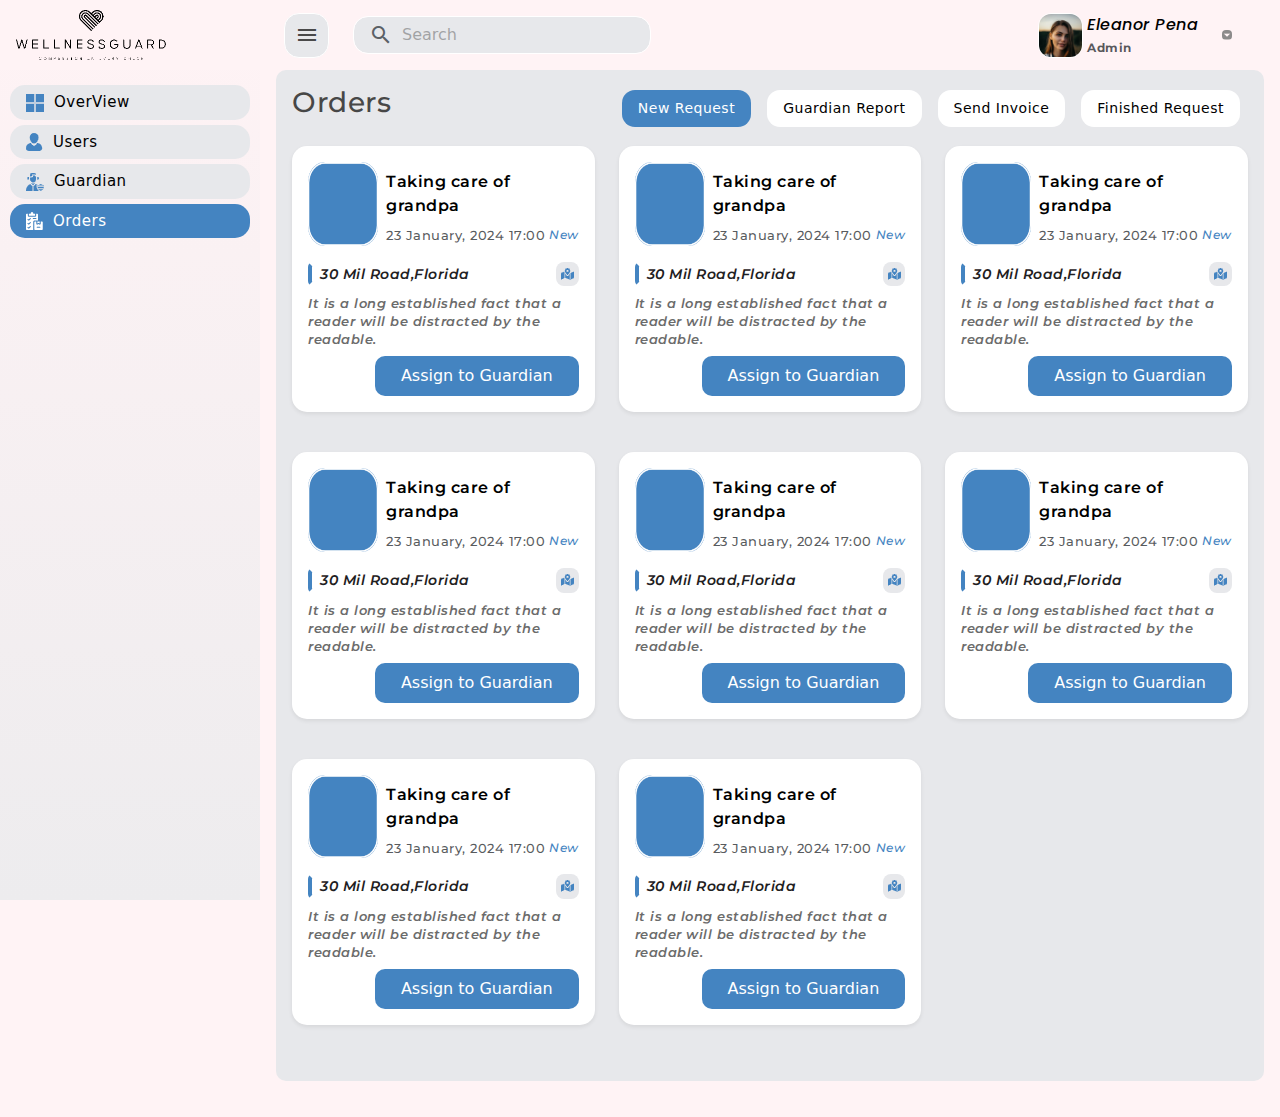
==== commit a1b610a9: "first commit" ====
--- a/dashboard/orders.html
+++ b/dashboard/orders.html
@@ -266,19 +266,19 @@
       <div class="d-flex justify-content-between flex-wrap">
         <h3 class="fmon">Orders</h3>
         <ul class="nav nav-tabs">
-          <li class="nav-item">
+          <li class="nav-item my-1">
             <a class="nav-link active" id="newRequest-tab" data-bs-toggle="tab" href="#newRequest" role="tab">New
               Request</a>
           </li>
-          <li class="nav-item">
+          <li class="nav-item my-1">
             <a class="nav-link" id="guardianReport-tab" data-bs-toggle="tab" href="#guardianReport" role="tab">Guardian
               Report</a>
           </li>
-          <li class="nav-item">
+          <li class="nav-item my-1">
             <a class="nav-link" id="sendInvoice-tab" data-bs-toggle="tab" href="#sendInvoice" role="tab">Send
               Invoice</a>
           </li>
-          <li class="nav-item">
+          <li class="nav-item my-1">
             <a class="nav-link" id="finishedRequest-tab" data-bs-toggle="tab" href="#finishedRequest"
               role="tab">Finished Request</a>
           </li>
@@ -1321,7 +1321,7 @@
 
 
       <div>
-        <!-- Modal -->
+        <!-- assign Modal -->
         <div class="modal fade" id="exampleModalToggle" aria-hidden="true" aria-labelledby="exampleModalToggleLabel"
           tabindex="-1">
           <div class="modal-dialog modal-dialog-centered ">
